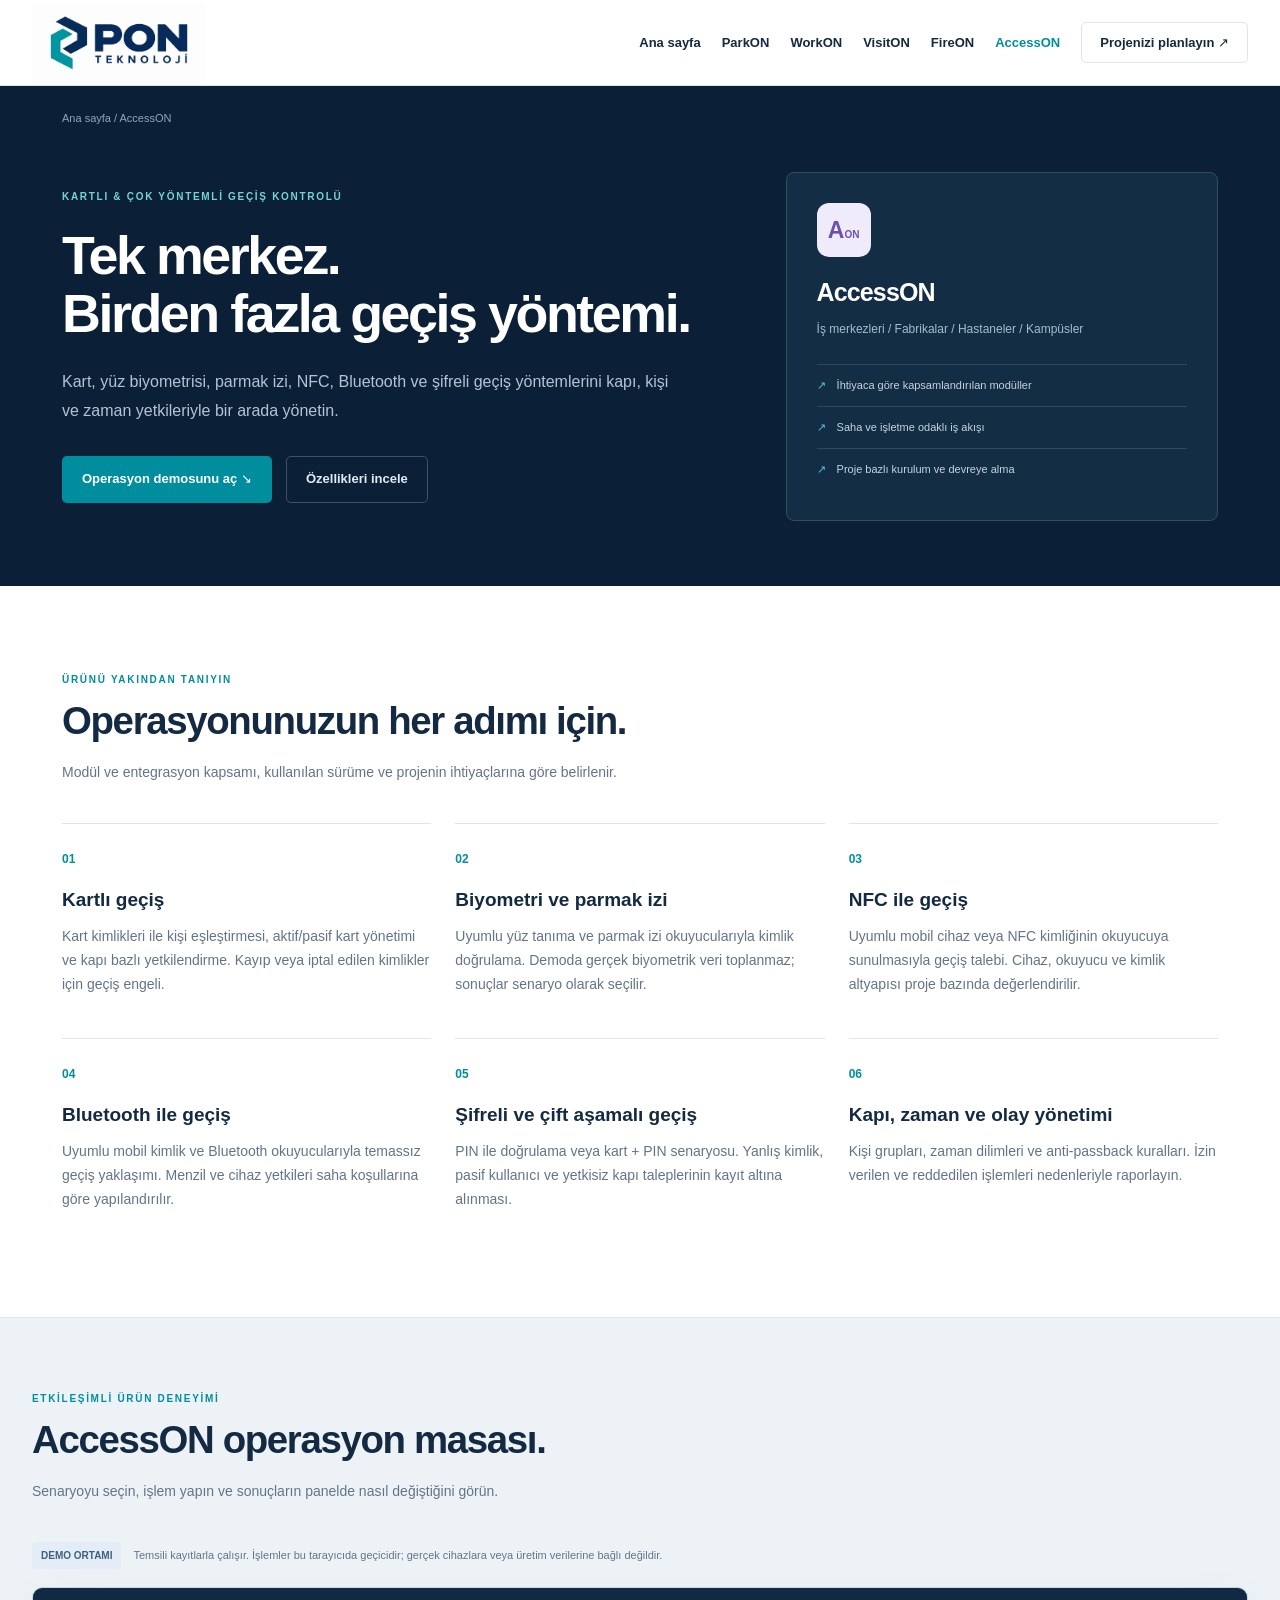
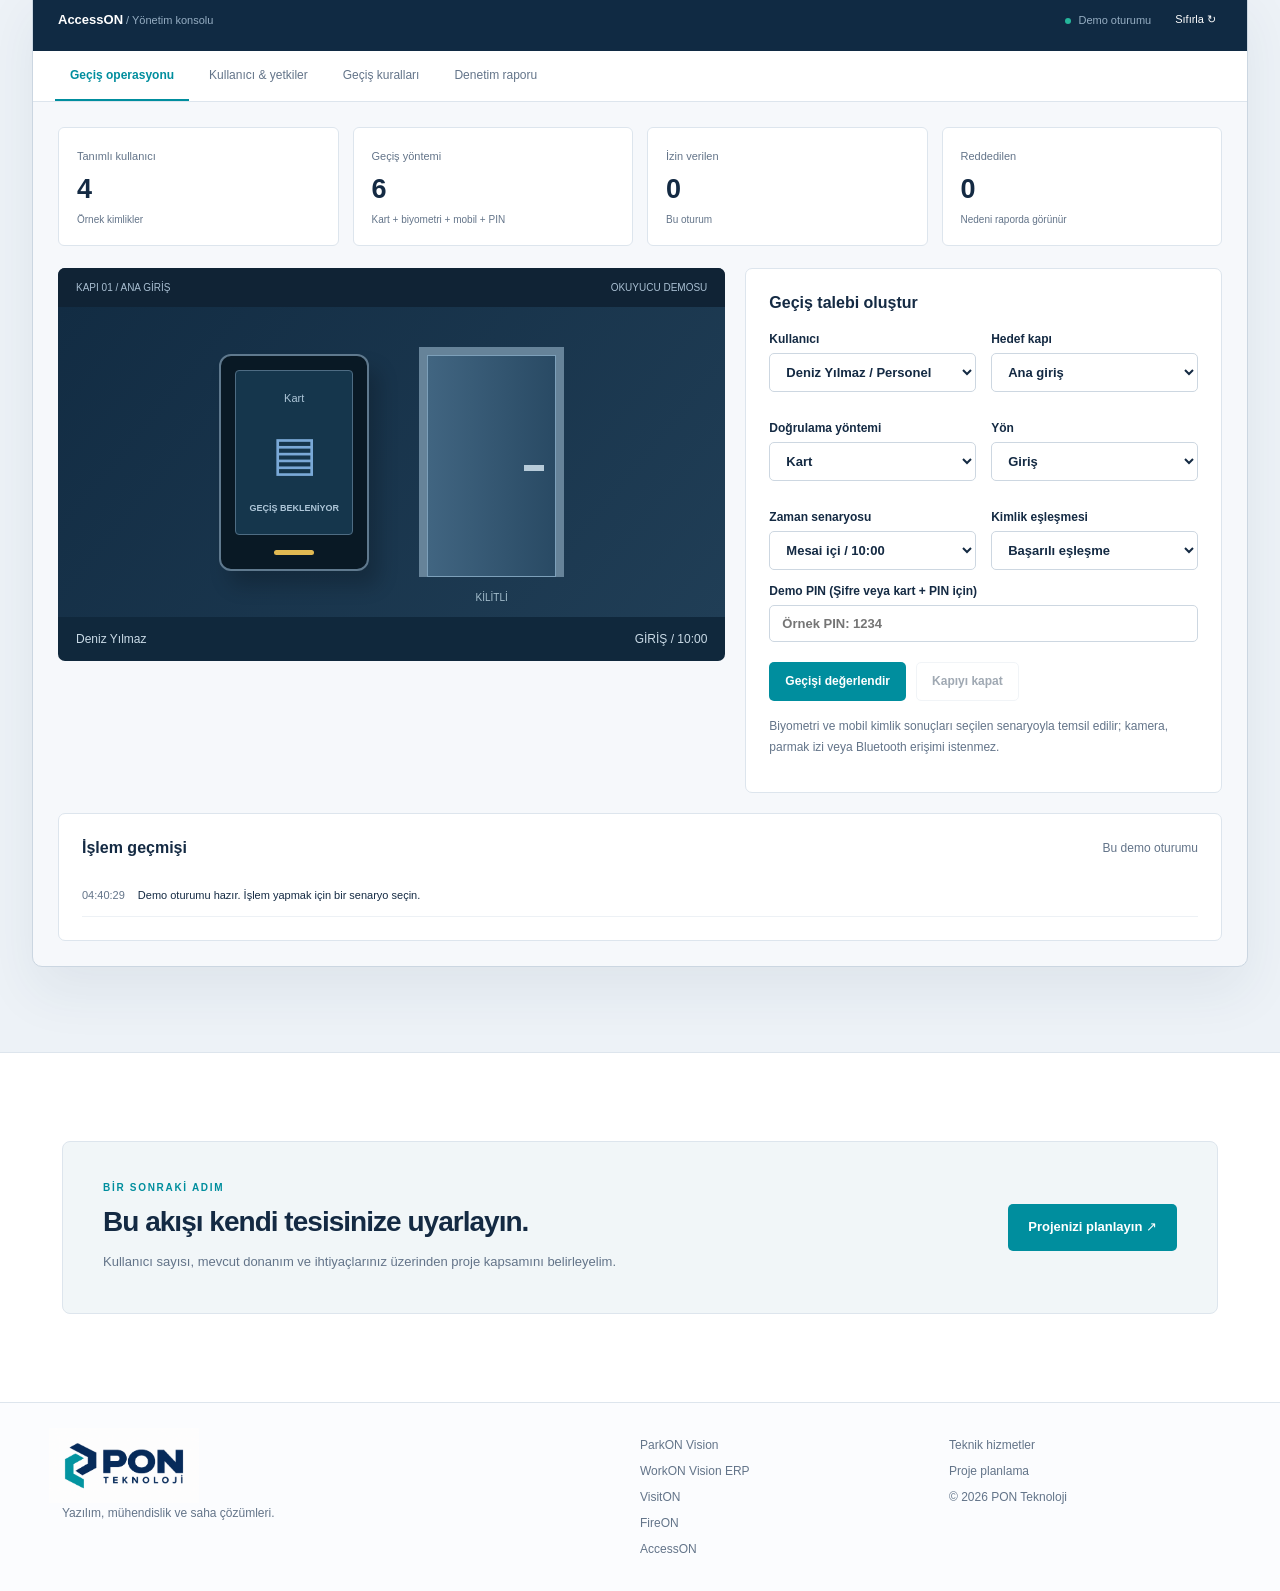
==== accesson.html @ c1cb9238 "Add files via upload" ====
<!doctype html><html lang="tr"><head><meta charset="utf-8"><meta name="viewport" content="width=device-width,initial-scale=1"><title>AccessON | PON Teknoloji</title><meta name="description" content="Kart, yüz biyometrisi, parmak izi, NFC, Bluetooth ve şifreli geçiş yöntemlerini kapı, kişi ve zaman yetkileriyle bir arada yönetin."><meta name="theme-color" content="#0b2037"><link rel="icon" href="assets/pon-teknoloji-logo.png"><link rel="stylesheet" href="assets/site.css?v=4"><script src="assets/site.js?v=4" defer></script></head><body data-page="accesson"><a class="skip" href="#main">İçeriğe geç</a><header class="site-header"><div class="nav-wrap"><a class="brand" href="index.html" aria-label="PON Teknoloji ana sayfa"><img src="assets/pon-teknoloji-logo.png" alt="PON Teknoloji" width="177" height="88"></a><button class="menu-toggle" aria-expanded="false" aria-controls="site-nav">Menü ☰</button><nav id="site-nav" aria-label="Ana menü"><a  href="index.html">Ana sayfa</a><a  href="parkon.html">ParkON</a><a  href="workon.html">WorkON</a><a  href="visiton.html">VisitON</a><a  href="fireon.html">FireON</a><a aria-current="page" href="accesson.html">AccessON</a><a class="nav-cta" href="index.html#iletisim">Projenizi planlayın ↗</a></nav></div></header><main id="main"><section class="product-hero access"><div class="wrap"><div class="breadcrumb"><a href="index.html">Ana sayfa</a> / AccessON</div><div class="product-hero-grid"><div><span class="eyebrow">KARTLI & ÇOK YÖNTEMLİ GEÇİŞ KONTROLÜ</span><h1>Tek merkez.<br>Birden fazla geçiş yöntemi.</h1><p class="lead">Kart, yüz biyometrisi, parmak izi, NFC, Bluetooth ve şifreli geçiş yöntemlerini kapı, kişi ve zaman yetkileriyle bir arada yönetin.</p><div class="actions"><a class="button primary" href="#demo">Operasyon demosunu aç ↘</a><a class="button ghost" href="#ozellikler">Özellikleri incele</a></div></div><aside class="product-summary"><span class="product-mark">A<small>ON</small></span><h2>AccessON</h2><p>İş merkezleri / Fabrikalar / Hastaneler / Kampüsler</p><div class="summary-line">İhtiyaca göre kapsamlandırılan modüller</div><div class="summary-line">Saha ve işletme odaklı iş akışı</div><div class="summary-line">Proje bazlı kurulum ve devreye alma</div></aside></div></div></section><section class="wrap section" id="ozellikler"><div class="section-title"><span class="eyebrow">ÜRÜNÜ YAKINDAN TANIYIN</span><h2>Operasyonunuzun her adımı için.</h2><p>Modül ve entegrasyon kapsamı, kullanılan sürüme ve projenin ihtiyaçlarına göre belirlenir.</p></div><div class="feature-grid"><article class="feature"><span class="index">01</span><h3>Kartlı geçiş</h3><p>Kart kimlikleri ile kişi eşleştirmesi, aktif/pasif kart yönetimi ve kapı bazlı yetkilendirme. Kayıp veya iptal edilen kimlikler için geçiş engeli.</p></article><article class="feature"><span class="index">02</span><h3>Biyometri ve parmak izi</h3><p>Uyumlu yüz tanıma ve parmak izi okuyucularıyla kimlik doğrulama. Demoda gerçek biyometrik veri toplanmaz; sonuçlar senaryo olarak seçilir.</p></article><article class="feature"><span class="index">03</span><h3>NFC ile geçiş</h3><p>Uyumlu mobil cihaz veya NFC kimliğinin okuyucuya sunulmasıyla geçiş talebi. Cihaz, okuyucu ve kimlik altyapısı proje bazında değerlendirilir.</p></article><article class="feature"><span class="index">04</span><h3>Bluetooth ile geçiş</h3><p>Uyumlu mobil kimlik ve Bluetooth okuyucularıyla temassız geçiş yaklaşımı. Menzil ve cihaz yetkileri saha koşullarına göre yapılandırılır.</p></article><article class="feature"><span class="index">05</span><h3>Şifreli ve çift aşamalı geçiş</h3><p>PIN ile doğrulama veya kart + PIN senaryosu. Yanlış kimlik, pasif kullanıcı ve yetkisiz kapı taleplerinin kayıt altına alınması.</p></article><article class="feature"><span class="index">06</span><h3>Kapı, zaman ve olay yönetimi</h3><p>Kişi grupları, zaman dilimleri ve anti-passback kuralları. İzin verilen ve reddedilen işlemleri nedenleriyle raporlayın.</p></article></div></section><section class="demo-section" id="demo"><div class="wrap"><div class="section-title"><span class="eyebrow">ETKİLEŞİMLİ ÜRÜN DENEYİMİ</span><h2>AccessON operasyon masası.</h2><p>Senaryoyu seçin, işlem yapın ve sonuçların panelde nasıl değiştiğini görün.</p></div><div class="demo-note"><span class="badge">DEMO ORTAMI</span> Temsili kayıtlarla çalışır. İşlemler bu tarayıcıda geçicidir; gerçek cihazlara veya üretim verilerine bağlı değildir.</div><div class="console"><div class="console-header"><div><strong>AccessON</strong><span> / Yönetim konsolu</span></div><div class="console-actions"><span class="dot">Demo oturumu</span><button class="text-button" id="reset-demo">Sıfırla ↻</button></div></div><div id="demo-app"></div></div></div></section><section class="wrap section"><div class="callout"><div><span class="eyebrow">BİR SONRAKİ ADIM</span><h2>Bu akışı kendi tesisinize uyarlayın.</h2><p>Kullanıcı sayısı, mevcut donanım ve ihtiyaçlarınız üzerinden proje kapsamını belirleyelim.</p></div><a class="button primary" href="index.html#iletisim">Projenizi planlayın ↗</a></div></section></main><footer><div class="wrap foot"><div><img src="assets/pon-teknoloji-logo.png" alt="PON Teknoloji" width="150" height="75"><p>Yazılım, mühendislik ve saha çözümleri.</p></div><div><a href="parkon.html">ParkON Vision</a><a href="workon.html">WorkON Vision ERP</a><a href="visiton.html">VisitON</a><a href="fireon.html">FireON</a><a href="accesson.html">AccessON</a></div><div><a href="index.html#hizmetler">Teknik hizmetler</a><a href="index.html#iletisim">Proje planlama</a><span>© 2026 PON Teknoloji</span></div></div></footer><div id="toast" role="status" class="toast" hidden></div></body></html>
---- assets/site.css ----
:root{--navy:#0b2037;--ink:#142a43;--muted:#637489;--line:#dde5ed;--teal:#008e9e;--blue:#2463dc;--light:#f3f6fa;--green:#137a61;--red:#c23e50;font-family:Inter,Segoe UI,Arial,sans-serif;color:var(--ink);background:white;font-synthesis:none}*{box-sizing:border-box}body{margin:0}a{color:inherit;text-decoration:none}button,input,select,textarea{font:inherit}button,a,input,select,textarea{-webkit-tap-highlight-color:transparent}button{cursor:pointer}button:disabled{opacity:.4;cursor:not-allowed}button:focus-visible,a:focus-visible,input:focus-visible,select:focus-visible,textarea:focus-visible,summary:focus-visible{outline:3px solid #00aabb;outline-offset:3px}h1,h2,h3,p{margin-top:0}h1{font-size:clamp(40px,4.6vw,66px);line-height:1.09;letter-spacing:-.045em;font-weight:650;margin:24px 0}h2{font-size:clamp(27px,3vw,39px);letter-spacing:-.035em;line-height:1.2;font-weight:650}h3{font-size:19px;line-height:1.35}p{line-height:1.7}em{font-style:normal;color:#62d4da}.wrap{max-width:1220px;margin:auto;padding:0 32px}.section{padding-top:88px;padding-bottom:88px}.site-header{height:86px;border-bottom:1px solid var(--line);background:#fff;position:sticky;top:0;z-index:20}.nav-wrap{max-width:1284px;margin:auto;padding:0 32px;height:100%;display:flex;justify-content:space-between;align-items:center}.brand{width:176px;height:80px;display:flex;align-items:center;overflow:hidden}.brand img{width:174px;height:87px;object-fit:contain}.site-header nav{display:flex;align-items:center;gap:30px;font-size:13px;font-weight:600}.site-header nav a[aria-current]{color:var(--teal)}.site-header nav a:hover{color:var(--teal)}.nav-cta{padding:12px 18px;border:1px solid var(--line);border-radius:5px}.menu-toggle{display:none}.eyebrow{font-size:10px;letter-spacing:.17em;font-weight:700;color:var(--teal);display:block}.home-hero,.product-hero{background:var(--navy);color:white;position:relative;overflow:hidden}.home-hero:before{content:'';position:absolute;inset:0;pointer-events:none;background:linear-gradient(115deg,transparent 55%,#00abb312);background-size:100%}.hero-grid{padding-top:92px;padding-bottom:84px;display:grid;grid-template-columns:1.12fr 1fr;gap:70px;align-items:center}.home-hero .eyebrow,.product-hero .eyebrow{color:#77d2d8}.lead{color:#b4c3d4;font-size:16px;max-width:620px;line-height:1.85}.actions{display:flex;gap:14px;flex-wrap:wrap;margin-top:30px}.button{display:inline-flex;justify-content:center;align-items:center;gap:9px;padding:14px 19px;font-size:13px;font-weight:650;border:1px solid transparent;border-radius:5px;line-height:1.3}.primary{background:var(--teal);color:#fff}.primary:hover{background:#007483}.ghost{border-color:#405165;color:#e2eaf2;background:transparent}.secondary{border-color:var(--line);background:#fff;color:var(--ink)}.danger{background:#fff1f3;border-color:#f2bac2;color:#aa2339}.hero-meta{display:flex;gap:20px;margin-top:45px;color:#8fa7bd;font-size:10px;flex-wrap:wrap}.ecosystem{border:1px solid #395168;background:#102940;border-radius:9px;box-shadow:0 30px 60px #0002;transform:translateY(12px)}.eco-top,.eco-bottom{display:flex;justify-content:space-between;gap:12px;padding:20px 25px;font-size:10px;letter-spacing:.06em;color:#9db4c8}.eco-top{border-bottom:1px solid #2b4258}.eco-row{display:flex;align-items:center;gap:20px;padding:26px;border-bottom:1px solid #2b4258}.eco-row:hover{background:#193850}.eco-number{font-size:14px;color:#7bd3d6;border:1px solid #416072;border-radius:6px;padding:10px}.eco-row div{flex:1}.eco-row h3{margin:0 0 7px;font-size:19px}.eco-row p{margin:0;color:#9fb3c6;font-size:12px}.eco-row>span{color:#61d2d8;font-size:24px}.dot:before{content:'';display:inline-block;width:6px;height:6px;border-radius:50%;background:#25b69b;margin-right:7px}.section-title{max-width:750px;margin-bottom:38px}.section-title h2{margin:13px 0 17px}.section-title p{color:var(--muted);font-size:14px;margin:0}.product-grid,.feature-grid{display:grid;grid-template-columns:repeat(3,minmax(0,1fr));gap:24px}.product-card{border:1px solid var(--line);border-radius:9px;padding:28px;display:flex;flex-direction:column;background:#fff;transition:transform .2s,box-shadow .2s}.product-card:hover{transform:translateY(-4px);box-shadow:0 16px 35px #1b354410}.card-top{display:flex;align-items:center;justify-content:space-between;font-size:9px;color:var(--muted);margin-bottom:35px}.product-mark{width:54px;height:54px;border-radius:12px;background:#e4f4f5;display:flex;align-items:center;justify-content:center;color:var(--teal);font-weight:800;font-size:23px}.product-mark small{font-size:10px;align-self:center;margin-top:8px}.blue .product-mark{background:#eaf0ff;color:var(--blue)}.green .product-mark{background:#e7f5ed;color:var(--green)}.product-card h3{font-size:24px;margin:14px 0}.product-card p{color:var(--muted);font-size:13px}.product-card ul{list-style:none;margin:12px 0 26px;padding:0;flex:1;font-size:12px}.product-card li{padding:8px 0;border-bottom:1px solid #eef2f5}.product-card li:before{content:'✓';color:var(--teal);margin-right:9px}.card-link{display:flex;justify-content:space-between;border-top:1px solid var(--line);padding-top:21px;font-size:12px;font-weight:700;color:var(--teal)}.service-band{background:var(--light);border-block:1px solid var(--line)}.feature{border-top:1px solid var(--line);padding:25px 0 18px}.feature .index{font-size:12px;color:var(--teal);font-weight:600}.feature h3{margin:20px 0 12px}.feature p{font-size:14px;color:var(--muted);margin-bottom:0}.contact-grid{display:grid;grid-template-columns:1fr 1.3fr;gap:70px}.process{padding:0;list-style:none;counter-reset:step}.process li{counter-increment:step;position:relative;padding:10px 0 22px 45px}.process li:before{content:'0'counter(step);position:absolute;left:0;color:var(--teal);font-size:12px}.process b,.process span{display:block;font-size:14px}.process span{font-size:12px;color:var(--muted);margin-top:7px}.panel{background:white;border:1px solid var(--line);border-radius:7px;padding:23px;min-width:0}.panel h3{font-size:16px;margin-bottom:18px}.fields{display:grid;grid-template-columns:1fr 1fr;gap:15px}label{font-size:12px;font-weight:600;display:block;margin-bottom:14px}input,select,textarea{display:block;width:100%;margin-top:7px;border:1px solid #cdd7e1;border-radius:5px;padding:10px 12px;background:white;color:var(--ink);font-size:13px;min-width:0}textarea{resize:vertical}.muted{color:var(--muted)}.small{font-size:12px}.foot{display:grid;grid-template-columns:2fr 1fr 1fr;gap:40px;padding-top:35px;padding-bottom:35px}.foot>div{display:flex;flex-direction:column;gap:12px;font-size:12px;color:var(--muted)}.foot img{object-fit:contain;margin:-10px 0 -12px -13px}.foot p{margin:0}footer{border-top:1px solid var(--line);background:#fbfcfe}.product-hero .wrap{padding-top:26px;padding-bottom:65px}.breadcrumb{color:#8fa7bb;font-size:11px;margin-bottom:48px}.product-hero-grid{display:grid;grid-template-columns:1.5fr 1fr;gap:75px;align-items:center}.product-hero h1{font-size:clamp(36px,4.2vw,57px)}.product-summary{padding:30px;background:#132d45;border:1px solid #344b60;border-radius:8px}.product-summary h2{font-size:25px;margin:20px 0 12px}.product-summary p{font-size:12px;color:#a4bdce;margin-bottom:25px}.summary-line{font-size:11px;border-top:1px solid #30485b;padding:14px 0;color:#c6d4df}.summary-line:before{content:'↗';color:#56c9cd;margin-right:11px}.demo-section{background:#edf2f7;padding:75px 0 85px;border-block:1px solid var(--line);scroll-margin-top:90px}.demo-section>.wrap{max-width:1380px}.demo-note{display:flex;align-items:center;gap:12px;font-size:11px;color:#63758a;margin-bottom:18px;line-height:1.7}.badge{display:inline-block;padding:5px 9px;border-radius:4px;background:#e4edf7;color:#3d607e;font-size:10px;font-weight:700;white-space:nowrap}.badge.green{background:#e4f5ee;color:#167650}.badge.red{background:#fce8ec;color:#aa2940}.badge.amber{background:#fff1d9;color:#936513}.console{border:1px solid #cbd6e1;border-radius:10px;box-shadow:0 25px 55px #17324e12;overflow:hidden;background:#f6f8fb}.console-header{padding:19px 25px;background:#102a43;color:white;display:flex;align-items:center;justify-content:space-between;font-size:13px;gap:15px}.console-header span{color:#96aec3;font-size:11px}.console-actions{display:flex;gap:18px;align-items:center}.text-button{border:0;background:none;color:inherit;font-size:11px;padding:6px}.tabs{display:flex;gap:5px;border-bottom:1px solid var(--line);padding:0 22px;background:white;overflow:auto}.tab{border:0;border-bottom:2px solid transparent;background:transparent;padding:17px 15px;white-space:nowrap;color:var(--muted);font-size:12px}.tab.active{color:var(--teal);border-color:var(--teal);font-weight:700}.demo-body{padding:25px}.metrics{display:grid;grid-template-columns:repeat(4,minmax(0,1fr));gap:14px;margin-bottom:22px}.metric{background:white;border:1px solid var(--line);border-radius:6px;padding:18px}.metric span{font-size:11px;color:var(--muted)}.metric b{display:block;font-size:27px;letter-spacing:-.04em;margin:10px 0 4px}.metric small{font-size:10px;color:var(--muted)}.demo-grid{display:grid;grid-template-columns:1.4fr 1fr;gap:20px;align-items:start}.camera{background:#142a3b;border-radius:6px;position:relative;overflow:hidden}.camera svg{width:100%;display:block}.camera-head{padding:14px 18px;display:flex;justify-content:space-between;color:#a9bfd2;font-size:10px;background:#102335}.camera-caption{color:#cadbe7;padding:15px 18px;display:flex;justify-content:space-between;font-size:12px}.plate{background:#f1f6fa;border-left:9px solid #2563ad;border-radius:3px;color:#15283d;font-family:monospace;font-size:22px;font-weight:700;padding:7px 16px;display:inline-block;letter-spacing:.05em}.camera-result{padding:14px 18px;display:flex;justify-content:space-between;gap:10px;align-items:center;background:#1b354a}.camera-result span{color:#8ed9d3;font-size:11px}.barrier-arm{transform-origin:465px 220px;transition:transform 1s}.barrier-open .barrier-arm{transform:rotate(-65deg)}.scan-line{animation:scan 2.8s infinite;opacity:.65}@keyframes scan{0%,100%{transform:translateY(0)}50%{transform:translateY(62px)}}.toolbar{display:flex;gap:12px;justify-content:space-between;align-items:center;flex-wrap:wrap;margin:0 0 16px}.toolbar h3{margin:0}.toolbar input{width:240px;margin:0}.table-wrap{overflow:auto;max-width:100%;border:1px solid var(--line);border-radius:6px;background:white}table{width:100%;border-collapse:collapse;font-size:12px;text-align:left;white-space:nowrap}th{font-size:10px;letter-spacing:.03em;color:var(--muted);background:#f7f9fc;font-weight:600}td,th{padding:14px 16px;border-bottom:1px solid #e8edf2}tr:last-child td{border-bottom:0}.log-panel{margin-top:20px}.logs{max-height:190px;overflow:auto}.log{display:flex;gap:13px;font-size:11px;padding:12px 0;border-bottom:1px solid #edf1f5;line-height:1.6}.log time{color:var(--muted);white-space:nowrap}.log span{flex:1}.notice{padding:12px 14px;background:#e9f3f6;border-left:3px solid var(--teal);font-size:12px;line-height:1.7;color:#335869;margin:15px 0}.stepper{display:grid;grid-template-columns:repeat(5,minmax(0,1fr));margin-bottom:22px;gap:8px}.step{font-size:10px;border:1px solid var(--line);border-radius:5px;background:white;padding:12px 10px;color:var(--muted)}.step.done{background:#e8f4f0;border-color:#b7dccc;color:#166b53}.step.current{background:#e7f1fa;border-color:#96bdde;color:#175981}.step b{display:block;font-size:12px;margin-bottom:5px}.line-input{width:90px;padding:6px;margin:0}.totals{margin-left:auto;max-width:310px;margin-top:18px}.totals div{display:flex;justify-content:space-between;padding:9px;font-size:12px}.totals .grand{border-top:1px solid var(--line);font-size:17px;font-weight:700}.action-bar{display:flex;gap:10px;align-items:center;flex-wrap:wrap;margin-top:20px}.action-bar .button{padding:11px 15px;font-size:12px}.progress{height:7px;background:#e7ecf1;border-radius:4px;overflow:hidden;margin-top:10px}.progress i{display:block;height:100%;background:var(--teal)}.kanban{display:grid;grid-template-columns:repeat(3,minmax(0,1fr));gap:15px}.kanban-col{border:1px solid var(--line);background:#eff3f7;border-radius:6px;padding:13px;min-width:0}.kanban-col>h3{font-size:12px;margin:3px 0 18px}.ticket{background:white;border:1px solid var(--line);border-radius:6px;padding:15px;margin-bottom:12px}.ticket h4{font-size:13px;margin:12px 0 8px;overflow-wrap:anywhere}.ticket p{font-size:11px;color:var(--muted);margin:0 0 12px}.ticket .button{padding:8px 10px;font-size:10px}.ticket label{font-size:10px;margin-top:12px}.ticket input,.ticket select{font-size:11px;padding:8px}.code-buttons{display:grid;grid-template-columns:repeat(5,minmax(0,1fr));gap:8px}.code-button{border:1px solid var(--line);border-radius:5px;padding:13px 6px;background:white;font-size:11px;color:var(--ink)}.code-button b{display:block;margin-top:5px}.code-button[data-code="Mavi"]{border-top:4px solid #3084c9}.code-button[data-code="Beyaz"]{border-top:4px solid #b5c2cc}.code-button[data-code="Pembe"]{border-top:4px solid #d65a9a}.code-button[data-code="Kırmızı"]{border-top:4px solid #c73b4c}.code-button[data-code="Asayiş"]{border-top:4px solid #8e6bc4}.emergency{border:1px solid #e5b7bd;background:#fff7f8;border-radius:6px;padding:22px;margin-top:20px}.emergency-header{display:flex;justify-content:space-between;align-items:center;gap:15px}.countdown{font-variant-numeric:tabular-nums;font-size:30px;color:#b32b42}.empty{color:var(--muted);font-size:12px;padding:22px;text-align:center}.callout{background:#f1f6f8;border:1px solid var(--line);border-radius:8px;padding:40px;display:flex;align-items:center;justify-content:space-between;gap:35px}.callout h2{font-size:28px;margin:12px 0}.callout p{font-size:13px;color:var(--muted);margin:0}.callout .button{white-space:nowrap}.toast{position:fixed;bottom:25px;left:50%;transform:translateX(-50%);background:#102a43;color:white;box-shadow:0 8px 30px #0003;padding:16px 24px;border-radius:7px;z-index:50;font-size:13px;max-width:90vw;line-height:1.5}.skip{position:fixed;left:16px;top:-80px;z-index:100;background:white;padding:15px}.skip:focus{top:10px}[hidden]{display:none!important}section[id]{scroll-margin-top:105px}html{scroll-behavior:smooth}
@media(max-width:1000px){.hero-grid,.product-hero-grid{gap:35px}.hero-grid{padding-top:65px;padding-bottom:65px}.site-header nav{gap:18px}.nav-cta{display:none}.product-grid{gap:14px}.product-card{padding:22px}.product-card h3{font-size:21px}.demo-grid{grid-template-columns:1fr}.contact-grid{gap:30px}.feature-grid{grid-template-columns:repeat(2,minmax(0,1fr))}.console-header{flex-wrap:wrap}.callout{padding:28px}}
@media(max-width:700px){.wrap{padding-left:20px;padding-right:20px}.nav-wrap{padding:0 20px}.site-header{height:74px}.brand{height:70px;width:145px}.brand img{width:145px;height:72px}.menu-toggle{display:block;background:white;border:1px solid var(--line);border-radius:4px;padding:8px;font-size:12px}.site-header nav{display:none;position:absolute;top:74px;left:0;right:0;background:white;border-bottom:1px solid var(--line);padding:20px;flex-direction:column;align-items:stretch;gap:20px}.site-header nav.open{display:flex}.nav-cta{display:block}.hero-grid,.product-hero-grid,.contact-grid{grid-template-columns:1fr}.hero-grid{padding-top:45px;padding-bottom:45px;gap:32px}.hero-meta{gap:12px;font-size:9px}.ecosystem{transform:none}.eco-row{padding:20px}.eco-top,.eco-bottom{padding:18px;font-size:9px}.section{padding-top:52px;padding-bottom:52px}.product-grid,.feature-grid{grid-template-columns:1fr}.product-card{padding:27px}.card-top{margin-bottom:25px}.product-summary{padding:25px}.breadcrumb{margin-bottom:30px}.product-hero .wrap{padding-bottom:40px}.demo-section{padding:50px 0}.demo-note{align-items:flex-start;flex-direction:column;gap:7px}.console-header{padding:17px}.console-actions{width:100%;justify-content:space-between}.tabs{padding:0 8px}.tab{padding:15px 11px;font-size:11px}.demo-body{padding:13px}.metrics{grid-template-columns:repeat(2,minmax(0,1fr));gap:9px}.metric{padding:13px}.metric b{font-size:23px}.panel{padding:16px}.fields{grid-template-columns:1fr}.stepper{grid-template-columns:repeat(3,minmax(0,1fr))}.step{padding:9px 7px}.kanban{grid-template-columns:1fr}.code-buttons{grid-template-columns:repeat(3,minmax(0,1fr))}.callout{display:block;padding:25px}.callout .button{margin-top:20px}.foot{grid-template-columns:1fr;gap:25px}.toolbar input{width:100%}.camera-result{flex-wrap:wrap}.plate{font-size:18px}.emergency-header{align-items:flex-start}.lead{font-size:14px}.product-hero-grid{gap:30px}h1{font-size:42px}.section-title{margin-bottom:28px}}
@media(prefers-reduced-motion:reduce){html{scroll-behavior:auto}*,*:before,*:after{animation:none!important;transition:none!important}}
/* FireON and AccessON */
.fire .product-mark{color:#b94f29;background:#fff0e8}.access .product-mark{color:#6b51ad;background:#f0ebfa}.product-grid{grid-template-columns:repeat(6,minmax(0,1fr))}.product-card{grid-column:span 2}.product-card:nth-child(n+4){grid-column:span 3}.home-hero .eco-row{padding-top:18px;padding-bottom:18px}.site-header nav{gap:21px}.fire-scene,.access-scene{border-radius:7px;overflow:hidden;background:#10283c}.fire-scene svg{width:100%;display:block}.fire-stages{display:grid;grid-template-columns:repeat(7,minmax(0,1fr));gap:7px;margin-bottom:20px}.fire-stages span{background:white;border:1px solid var(--line);padding:12px 8px;border-radius:5px;font-size:10px;text-align:center;color:var(--muted)}.fire-stages .current{background:#fff0e8;color:#aa4826;border-color:#e1ae94}.fire-stages .done{background:#e8f4ef;color:#146847}.fire-scan{animation:fireScan 5s linear infinite}.fire-pulse{animation:firePulse 1.3s ease-in-out infinite}.water-jet{animation:waterJet .6s linear infinite}@keyframes fireScan{to{transform:translateY(306px)}}@keyframes firePulse{50%{opacity:.85}}@keyframes waterJet{to{stroke-dashoffset:-36}}.access-visual{height:310px;display:flex;align-items:center;justify-content:center;gap:50px;background:linear-gradient(130deg,#122c43,#203e56)}.reader{background:#091925;border:2px solid #5f798e;border-radius:12px;padding:14px;width:150px;box-shadow:10px 15px 20px #0003}.reader-screen{height:165px;background:#15364c;border:1px solid #4e6c83;border-radius:4px;display:flex;flex-direction:column;justify-content:space-around;align-items:center;padding:10px;text-align:center;color:#aec6d8;font-size:11px}.reader-screen b{font-size:9px}.identity-symbol{font-size:48px;color:#7aa9d7}.reader-light{display:block;background:#e1b952;width:40px;height:5px;border-radius:5px;margin:15px auto 0}.access-open .reader-light{background:#6be1ac}.access-open .reader-screen b{color:#6be1ac}.door-frame{height:230px;width:145px;border:8px solid #668399;border-bottom:0;background:#091b2d;position:relative;perspective:500px}.door-leaf{height:100%;background:linear-gradient(90deg,#416581,#294a64);border:1px solid #7da0ba;transform-origin:left;transition:transform .5s}.door-leaf span{position:absolute;right:12px;top:110px;width:20px;height:6px;background:#b7cbd9}.access-open .door-leaf{transform:rotateY(-58deg)}.door-label{position:absolute;bottom:-26px;text-align:center;width:100%;color:#a5bfce;font-size:10px}.access-rules{font-size:13px;color:var(--muted);line-height:2.4;padding-left:22px}.badge[aria-pressed]{cursor:pointer;border:1px solid #c7d6e1}.nav-wrap{max-width:1360px}
@media(max-width:1000px){.site-header nav{gap:15px}.product-grid{grid-template-columns:repeat(2,minmax(0,1fr))}.product-card,.product-card:nth-child(n+4){grid-column:span 1}.product-card:last-child{grid-column:span 2}.fire-stages{grid-template-columns:repeat(4,minmax(0,1fr))}}
@media(max-width:700px){.product-grid{grid-template-columns:1fr}.product-card:last-child{grid-column:span 1}.fire-stages{grid-template-columns:repeat(3,minmax(0,1fr))}.access-visual{height:260px;gap:22px}.reader{width:120px;padding:10px}.reader-screen{height:145px}.door-frame{width:110px;height:190px}.identity-symbol{font-size:38px}.site-header nav{gap:20px}}
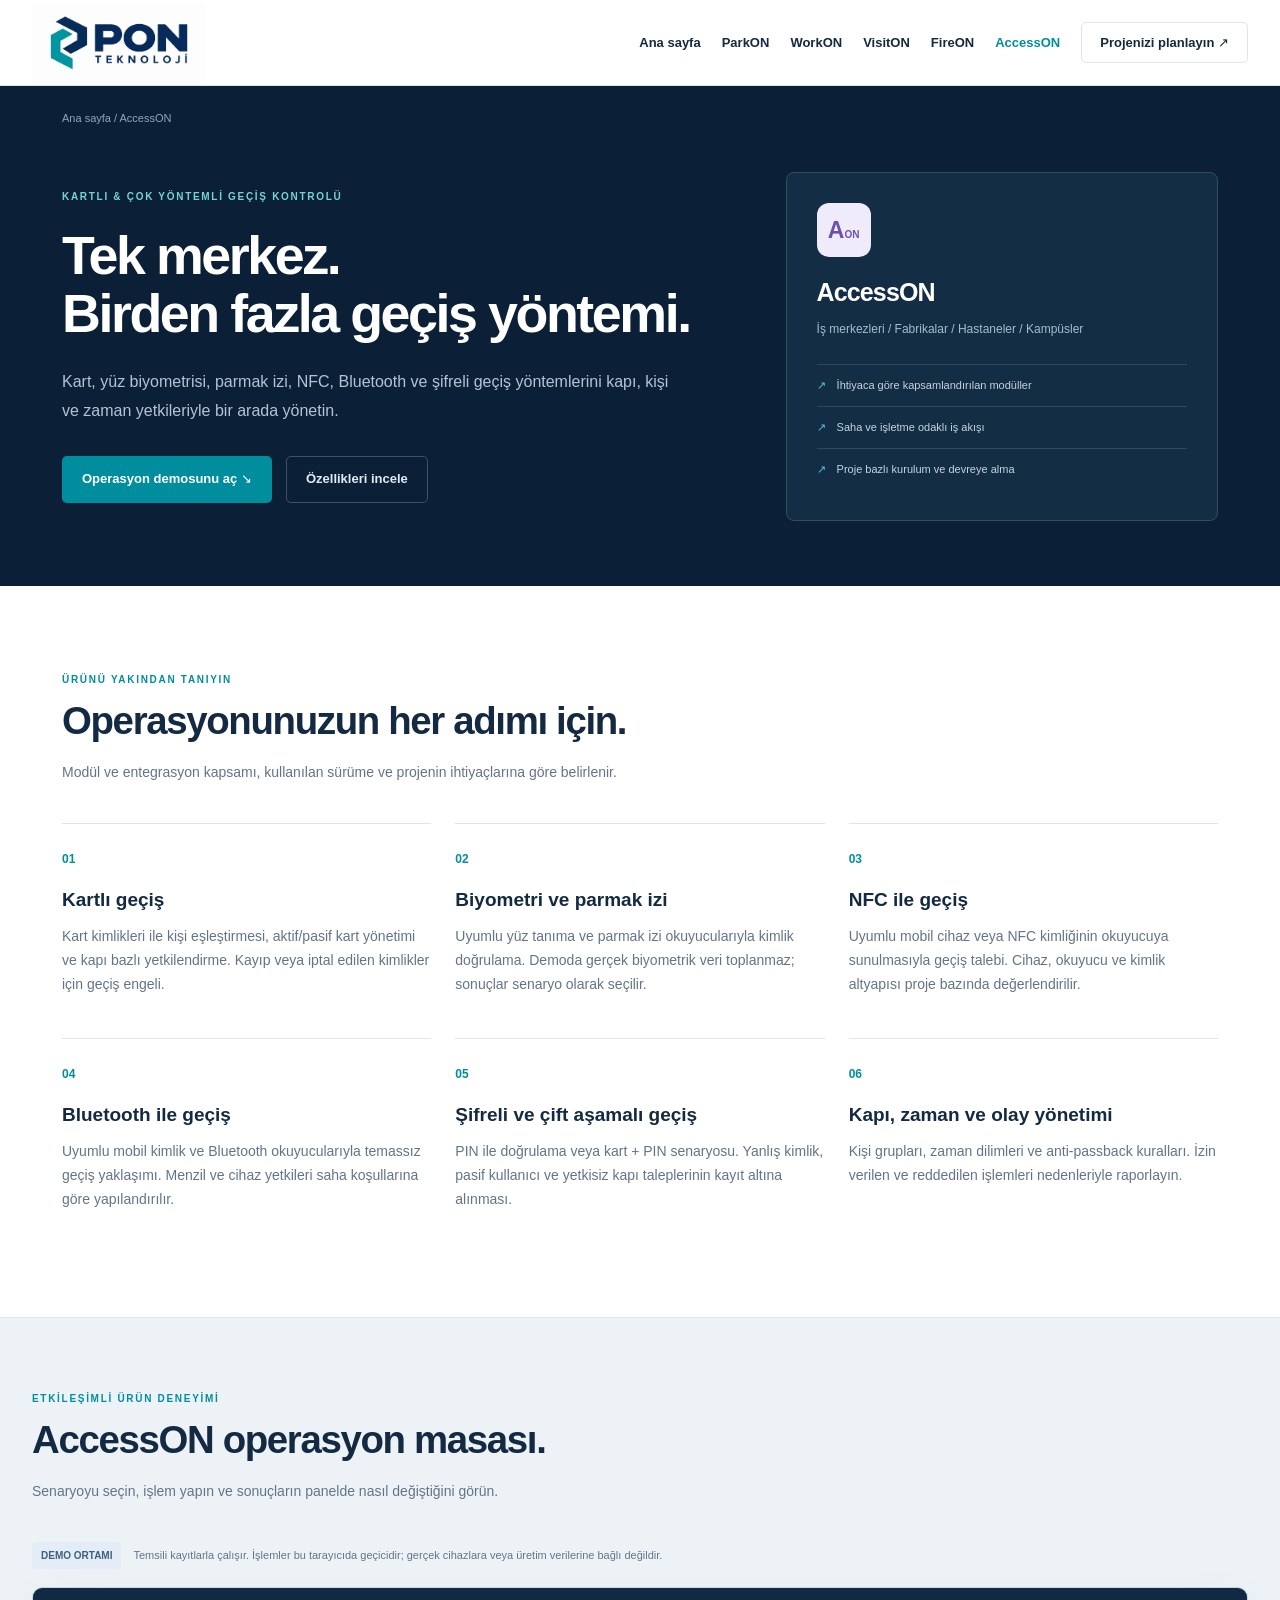
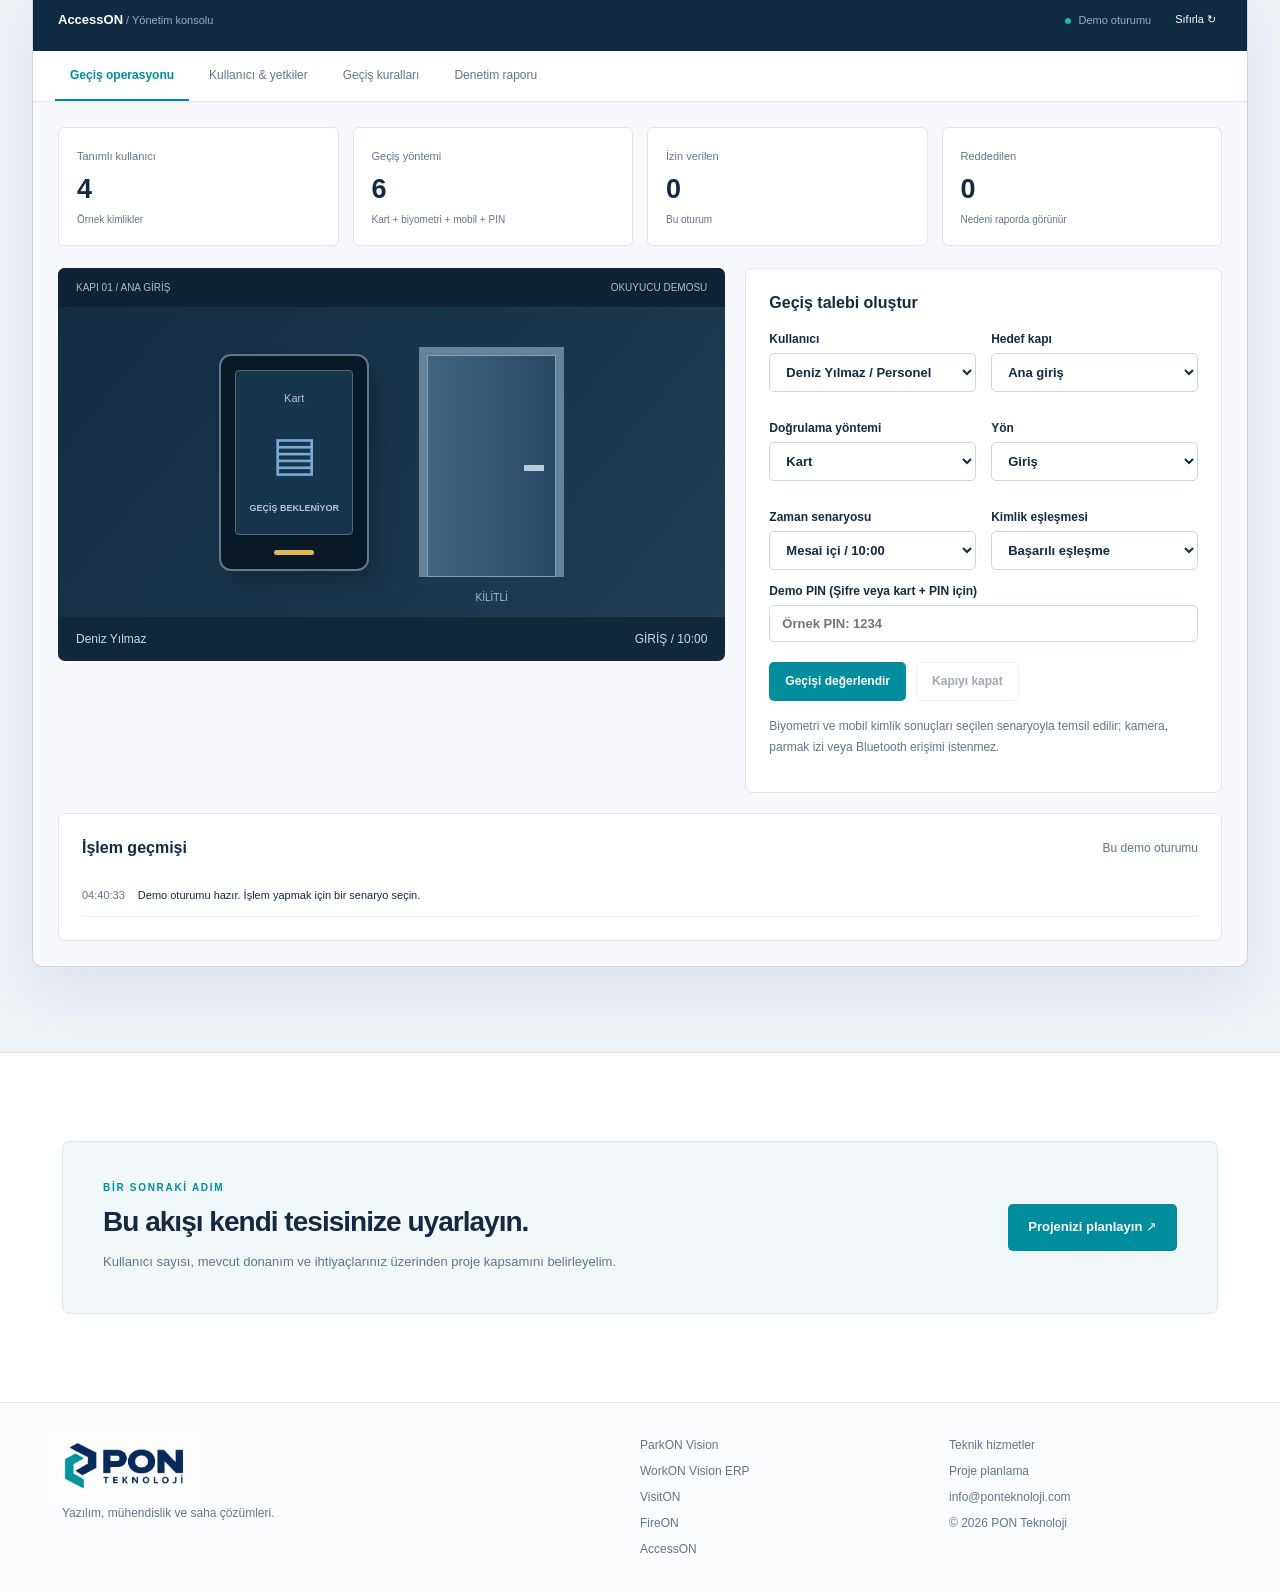
==== commit a983ba95: "Add files via upload" ====
--- a/accesson.html
+++ b/accesson.html
@@ -1 +1 @@
-<!doctype html><html lang="tr"><head><meta charset="utf-8"><meta name="viewport" content="width=device-width,initial-scale=1"><title>AccessON | PON Teknoloji</title><meta name="description" content="Kart, yüz biyometrisi, parmak izi, NFC, Bluetooth ve şifreli geçiş yöntemlerini kapı, kişi ve zaman yetkileriyle bir arada yönetin."><meta name="theme-color" content="#0b2037"><link rel="icon" href="assets/pon-teknoloji-logo.png"><link rel="stylesheet" href="assets/site.css?v=4"><script src="assets/site.js?v=4" defer></script></head><body data-page="accesson"><a class="skip" href="#main">İçeriğe geç</a><header class="site-header"><div class="nav-wrap"><a class="brand" href="index.html" aria-label="PON Teknoloji ana sayfa"><img src="assets/pon-teknoloji-logo.png" alt="PON Teknoloji" width="177" height="88"></a><button class="menu-toggle" aria-expanded="false" aria-controls="site-nav">Menü ☰</button><nav id="site-nav" aria-label="Ana menü"><a  href="index.html">Ana sayfa</a><a  href="parkon.html">ParkON</a><a  href="workon.html">WorkON</a><a  href="visiton.html">VisitON</a><a  href="fireon.html">FireON</a><a aria-current="page" href="accesson.html">AccessON</a><a class="nav-cta" href="index.html#iletisim">Projenizi planlayın ↗</a></nav></div></header><main id="main"><section class="product-hero access"><div class="wrap"><div class="breadcrumb"><a href="index.html">Ana sayfa</a> / AccessON</div><div class="product-hero-grid"><div><span class="eyebrow">KARTLI & ÇOK YÖNTEMLİ GEÇİŞ KONTROLÜ</span><h1>Tek merkez.<br>Birden fazla geçiş yöntemi.</h1><p class="lead">Kart, yüz biyometrisi, parmak izi, NFC, Bluetooth ve şifreli geçiş yöntemlerini kapı, kişi ve zaman yetkileriyle bir arada yönetin.</p><div class="actions"><a class="button primary" href="#demo">Operasyon demosunu aç ↘</a><a class="button ghost" href="#ozellikler">Özellikleri incele</a></div></div><aside class="product-summary"><span class="product-mark">A<small>ON</small></span><h2>AccessON</h2><p>İş merkezleri / Fabrikalar / Hastaneler / Kampüsler</p><div class="summary-line">İhtiyaca göre kapsamlandırılan modüller</div><div class="summary-line">Saha ve işletme odaklı iş akışı</div><div class="summary-line">Proje bazlı kurulum ve devreye alma</div></aside></div></div></section><section class="wrap section" id="ozellikler"><div class="section-title"><span class="eyebrow">ÜRÜNÜ YAKINDAN TANIYIN</span><h2>Operasyonunuzun her adımı için.</h2><p>Modül ve entegrasyon kapsamı, kullanılan sürüme ve projenin ihtiyaçlarına göre belirlenir.</p></div><div class="feature-grid"><article class="feature"><span class="index">01</span><h3>Kartlı geçiş</h3><p>Kart kimlikleri ile kişi eşleştirmesi, aktif/pasif kart yönetimi ve kapı bazlı yetkilendirme. Kayıp veya iptal edilen kimlikler için geçiş engeli.</p></article><article class="feature"><span class="index">02</span><h3>Biyometri ve parmak izi</h3><p>Uyumlu yüz tanıma ve parmak izi okuyucularıyla kimlik doğrulama. Demoda gerçek biyometrik veri toplanmaz; sonuçlar senaryo olarak seçilir.</p></article><article class="feature"><span class="index">03</span><h3>NFC ile geçiş</h3><p>Uyumlu mobil cihaz veya NFC kimliğinin okuyucuya sunulmasıyla geçiş talebi. Cihaz, okuyucu ve kimlik altyapısı proje bazında değerlendirilir.</p></article><article class="feature"><span class="index">04</span><h3>Bluetooth ile geçiş</h3><p>Uyumlu mobil kimlik ve Bluetooth okuyucularıyla temassız geçiş yaklaşımı. Menzil ve cihaz yetkileri saha koşullarına göre yapılandırılır.</p></article><article class="feature"><span class="index">05</span><h3>Şifreli ve çift aşamalı geçiş</h3><p>PIN ile doğrulama veya kart + PIN senaryosu. Yanlış kimlik, pasif kullanıcı ve yetkisiz kapı taleplerinin kayıt altına alınması.</p></article><article class="feature"><span class="index">06</span><h3>Kapı, zaman ve olay yönetimi</h3><p>Kişi grupları, zaman dilimleri ve anti-passback kuralları. İzin verilen ve reddedilen işlemleri nedenleriyle raporlayın.</p></article></div></section><section class="demo-section" id="demo"><div class="wrap"><div class="section-title"><span class="eyebrow">ETKİLEŞİMLİ ÜRÜN DENEYİMİ</span><h2>AccessON operasyon masası.</h2><p>Senaryoyu seçin, işlem yapın ve sonuçların panelde nasıl değiştiğini görün.</p></div><div class="demo-note"><span class="badge">DEMO ORTAMI</span> Temsili kayıtlarla çalışır. İşlemler bu tarayıcıda geçicidir; gerçek cihazlara veya üretim verilerine bağlı değildir.</div><div class="console"><div class="console-header"><div><strong>AccessON</strong><span> / Yönetim konsolu</span></div><div class="console-actions"><span class="dot">Demo oturumu</span><button class="text-button" id="reset-demo">Sıfırla ↻</button></div></div><div id="demo-app"></div></div></div></section><section class="wrap section"><div class="callout"><div><span class="eyebrow">BİR SONRAKİ ADIM</span><h2>Bu akışı kendi tesisinize uyarlayın.</h2><p>Kullanıcı sayısı, mevcut donanım ve ihtiyaçlarınız üzerinden proje kapsamını belirleyelim.</p></div><a class="button primary" href="index.html#iletisim">Projenizi planlayın ↗</a></div></section></main><footer><div class="wrap foot"><div><img src="assets/pon-teknoloji-logo.png" alt="PON Teknoloji" width="150" height="75"><p>Yazılım, mühendislik ve saha çözümleri.</p></div><div><a href="parkon.html">ParkON Vision</a><a href="workon.html">WorkON Vision ERP</a><a href="visiton.html">VisitON</a><a href="fireon.html">FireON</a><a href="accesson.html">AccessON</a></div><div><a href="index.html#hizmetler">Teknik hizmetler</a><a href="index.html#iletisim">Proje planlama</a><span>© 2026 PON Teknoloji</span></div></div></footer><div id="toast" role="status" class="toast" hidden></div></body></html>+<!doctype html><html lang="tr"><head><meta charset="utf-8"><meta name="viewport" content="width=device-width,initial-scale=1"><title>AccessON | PON Teknoloji</title><meta name="description" content="Kart, yüz biyometrisi, parmak izi, NFC, Bluetooth ve şifreli geçiş yöntemlerini kapı, kişi ve zaman yetkileriyle bir arada yönetin."><meta name="theme-color" content="#0b2037"><link rel="icon" href="assets/pon-teknoloji-logo.png"><link rel="stylesheet" href="assets/site.css?v=5"><script src="assets/site.js?v=5" defer></script></head><body data-page="accesson"><a class="skip" href="#main">İçeriğe geç</a><header class="site-header"><div class="nav-wrap"><a class="brand" href="index.html" aria-label="PON Teknoloji ana sayfa"><img src="assets/pon-teknoloji-logo.png" alt="PON Teknoloji" width="177" height="88"></a><button class="menu-toggle" aria-expanded="false" aria-controls="site-nav">Menü ☰</button><nav id="site-nav" aria-label="Ana menü"><a  href="index.html">Ana sayfa</a><a  href="parkon.html">ParkON</a><a  href="workon.html">WorkON</a><a  href="visiton.html">VisitON</a><a  href="fireon.html">FireON</a><a aria-current="page" href="accesson.html">AccessON</a><a class="nav-cta" href="index.html#iletisim">Projenizi planlayın ↗</a></nav></div></header><main id="main"><section class="product-hero access"><div class="wrap"><div class="breadcrumb"><a href="index.html">Ana sayfa</a> / AccessON</div><div class="product-hero-grid"><div><span class="eyebrow">KARTLI & ÇOK YÖNTEMLİ GEÇİŞ KONTROLÜ</span><h1>Tek merkez.<br>Birden fazla geçiş yöntemi.</h1><p class="lead">Kart, yüz biyometrisi, parmak izi, NFC, Bluetooth ve şifreli geçiş yöntemlerini kapı, kişi ve zaman yetkileriyle bir arada yönetin.</p><div class="actions"><a class="button primary" href="#demo">Operasyon demosunu aç ↘</a><a class="button ghost" href="#ozellikler">Özellikleri incele</a></div></div><aside class="product-summary"><span class="product-mark">A<small>ON</small></span><h2>AccessON</h2><p>İş merkezleri / Fabrikalar / Hastaneler / Kampüsler</p><div class="summary-line">İhtiyaca göre kapsamlandırılan modüller</div><div class="summary-line">Saha ve işletme odaklı iş akışı</div><div class="summary-line">Proje bazlı kurulum ve devreye alma</div></aside></div></div></section><section class="wrap section" id="ozellikler"><div class="section-title"><span class="eyebrow">ÜRÜNÜ YAKINDAN TANIYIN</span><h2>Operasyonunuzun her adımı için.</h2><p>Modül ve entegrasyon kapsamı, kullanılan sürüme ve projenin ihtiyaçlarına göre belirlenir.</p></div><div class="feature-grid"><article class="feature"><span class="index">01</span><h3>Kartlı geçiş</h3><p>Kart kimlikleri ile kişi eşleştirmesi, aktif/pasif kart yönetimi ve kapı bazlı yetkilendirme. Kayıp veya iptal edilen kimlikler için geçiş engeli.</p></article><article class="feature"><span class="index">02</span><h3>Biyometri ve parmak izi</h3><p>Uyumlu yüz tanıma ve parmak izi okuyucularıyla kimlik doğrulama. Demoda gerçek biyometrik veri toplanmaz; sonuçlar senaryo olarak seçilir.</p></article><article class="feature"><span class="index">03</span><h3>NFC ile geçiş</h3><p>Uyumlu mobil cihaz veya NFC kimliğinin okuyucuya sunulmasıyla geçiş talebi. Cihaz, okuyucu ve kimlik altyapısı proje bazında değerlendirilir.</p></article><article class="feature"><span class="index">04</span><h3>Bluetooth ile geçiş</h3><p>Uyumlu mobil kimlik ve Bluetooth okuyucularıyla temassız geçiş yaklaşımı. Menzil ve cihaz yetkileri saha koşullarına göre yapılandırılır.</p></article><article class="feature"><span class="index">05</span><h3>Şifreli ve çift aşamalı geçiş</h3><p>PIN ile doğrulama veya kart + PIN senaryosu. Yanlış kimlik, pasif kullanıcı ve yetkisiz kapı taleplerinin kayıt altına alınması.</p></article><article class="feature"><span class="index">06</span><h3>Kapı, zaman ve olay yönetimi</h3><p>Kişi grupları, zaman dilimleri ve anti-passback kuralları. İzin verilen ve reddedilen işlemleri nedenleriyle raporlayın.</p></article></div></section><section class="demo-section" id="demo"><div class="wrap"><div class="section-title"><span class="eyebrow">ETKİLEŞİMLİ ÜRÜN DENEYİMİ</span><h2>AccessON operasyon masası.</h2><p>Senaryoyu seçin, işlem yapın ve sonuçların panelde nasıl değiştiğini görün.</p></div><div class="demo-note"><span class="badge">DEMO ORTAMI</span> Temsili kayıtlarla çalışır. İşlemler bu tarayıcıda geçicidir; gerçek cihazlara veya üretim verilerine bağlı değildir.</div><div class="console"><div class="console-header"><div><strong>AccessON</strong><span> / Yönetim konsolu</span></div><div class="console-actions"><span class="dot">Demo oturumu</span><button class="text-button" id="reset-demo">Sıfırla ↻</button></div></div><div id="demo-app"></div></div></div></section><section class="wrap section"><div class="callout"><div><span class="eyebrow">BİR SONRAKİ ADIM</span><h2>Bu akışı kendi tesisinize uyarlayın.</h2><p>Kullanıcı sayısı, mevcut donanım ve ihtiyaçlarınız üzerinden proje kapsamını belirleyelim.</p></div><a class="button primary" href="index.html#iletisim">Projenizi planlayın ↗</a></div></section></main><footer><div class="wrap foot"><div><img src="assets/pon-teknoloji-logo.png" alt="PON Teknoloji" width="150" height="75"><p>Yazılım, mühendislik ve saha çözümleri.</p></div><div><a href="parkon.html">ParkON Vision</a><a href="workon.html">WorkON Vision ERP</a><a href="visiton.html">VisitON</a><a href="fireon.html">FireON</a><a href="accesson.html">AccessON</a></div><div><a href="index.html#hizmetler">Teknik hizmetler</a><a href="index.html#iletisim">Proje planlama</a><a href="mailto:info@ponteknoloji.com">info@ponteknoloji.com</a><span>© 2026 PON Teknoloji</span></div></div></footer><div id="toast" role="status" class="toast" hidden></div></body></html>
--- a/assets/site.css
+++ b/assets/site.css
@@ -6,3 +6,5 @@
 .fire .product-mark{color:#b94f29;background:#fff0e8}.access .product-mark{color:#6b51ad;background:#f0ebfa}.product-grid{grid-template-columns:repeat(6,minmax(0,1fr))}.product-card{grid-column:span 2}.product-card:nth-child(n+4){grid-column:span 3}.home-hero .eco-row{padding-top:18px;padding-bottom:18px}.site-header nav{gap:21px}.fire-scene,.access-scene{border-radius:7px;overflow:hidden;background:#10283c}.fire-scene svg{width:100%;display:block}.fire-stages{display:grid;grid-template-columns:repeat(7,minmax(0,1fr));gap:7px;margin-bottom:20px}.fire-stages span{background:white;border:1px solid var(--line);padding:12px 8px;border-radius:5px;font-size:10px;text-align:center;color:var(--muted)}.fire-stages .current{background:#fff0e8;color:#aa4826;border-color:#e1ae94}.fire-stages .done{background:#e8f4ef;color:#146847}.fire-scan{animation:fireScan 5s linear infinite}.fire-pulse{animation:firePulse 1.3s ease-in-out infinite}.water-jet{animation:waterJet .6s linear infinite}@keyframes fireScan{to{transform:translateY(306px)}}@keyframes firePulse{50%{opacity:.85}}@keyframes waterJet{to{stroke-dashoffset:-36}}.access-visual{height:310px;display:flex;align-items:center;justify-content:center;gap:50px;background:linear-gradient(130deg,#122c43,#203e56)}.reader{background:#091925;border:2px solid #5f798e;border-radius:12px;padding:14px;width:150px;box-shadow:10px 15px 20px #0003}.reader-screen{height:165px;background:#15364c;border:1px solid #4e6c83;border-radius:4px;display:flex;flex-direction:column;justify-content:space-around;align-items:center;padding:10px;text-align:center;color:#aec6d8;font-size:11px}.reader-screen b{font-size:9px}.identity-symbol{font-size:48px;color:#7aa9d7}.reader-light{display:block;background:#e1b952;width:40px;height:5px;border-radius:5px;margin:15px auto 0}.access-open .reader-light{background:#6be1ac}.access-open .reader-screen b{color:#6be1ac}.door-frame{height:230px;width:145px;border:8px solid #668399;border-bottom:0;background:#091b2d;position:relative;perspective:500px}.door-leaf{height:100%;background:linear-gradient(90deg,#416581,#294a64);border:1px solid #7da0ba;transform-origin:left;transition:transform .5s}.door-leaf span{position:absolute;right:12px;top:110px;width:20px;height:6px;background:#b7cbd9}.access-open .door-leaf{transform:rotateY(-58deg)}.door-label{position:absolute;bottom:-26px;text-align:center;width:100%;color:#a5bfce;font-size:10px}.access-rules{font-size:13px;color:var(--muted);line-height:2.4;padding-left:22px}.badge[aria-pressed]{cursor:pointer;border:1px solid #c7d6e1}.nav-wrap{max-width:1360px}
 @media(max-width:1000px){.site-header nav{gap:15px}.product-grid{grid-template-columns:repeat(2,minmax(0,1fr))}.product-card,.product-card:nth-child(n+4){grid-column:span 1}.product-card:last-child{grid-column:span 2}.fire-stages{grid-template-columns:repeat(4,minmax(0,1fr))}}
 @media(max-width:700px){.product-grid{grid-template-columns:1fr}.product-card:last-child{grid-column:span 1}.fire-stages{grid-template-columns:repeat(3,minmax(0,1fr))}.access-visual{height:260px;gap:22px}.reader{width:120px;padding:10px}.reader-screen{height:145px}.door-frame{width:110px;height:190px}.identity-symbol{font-size:38px}.site-header nav{gap:20px}}
+
+.contact-email{display:inline-block;font-size:clamp(17px,2.4vw,25px);font-weight:650;color:var(--teal);margin:0 0 15px;overflow-wrap:anywhere}.form-honeypot{display:none!important}#brief-form .small a{text-decoration:underline}
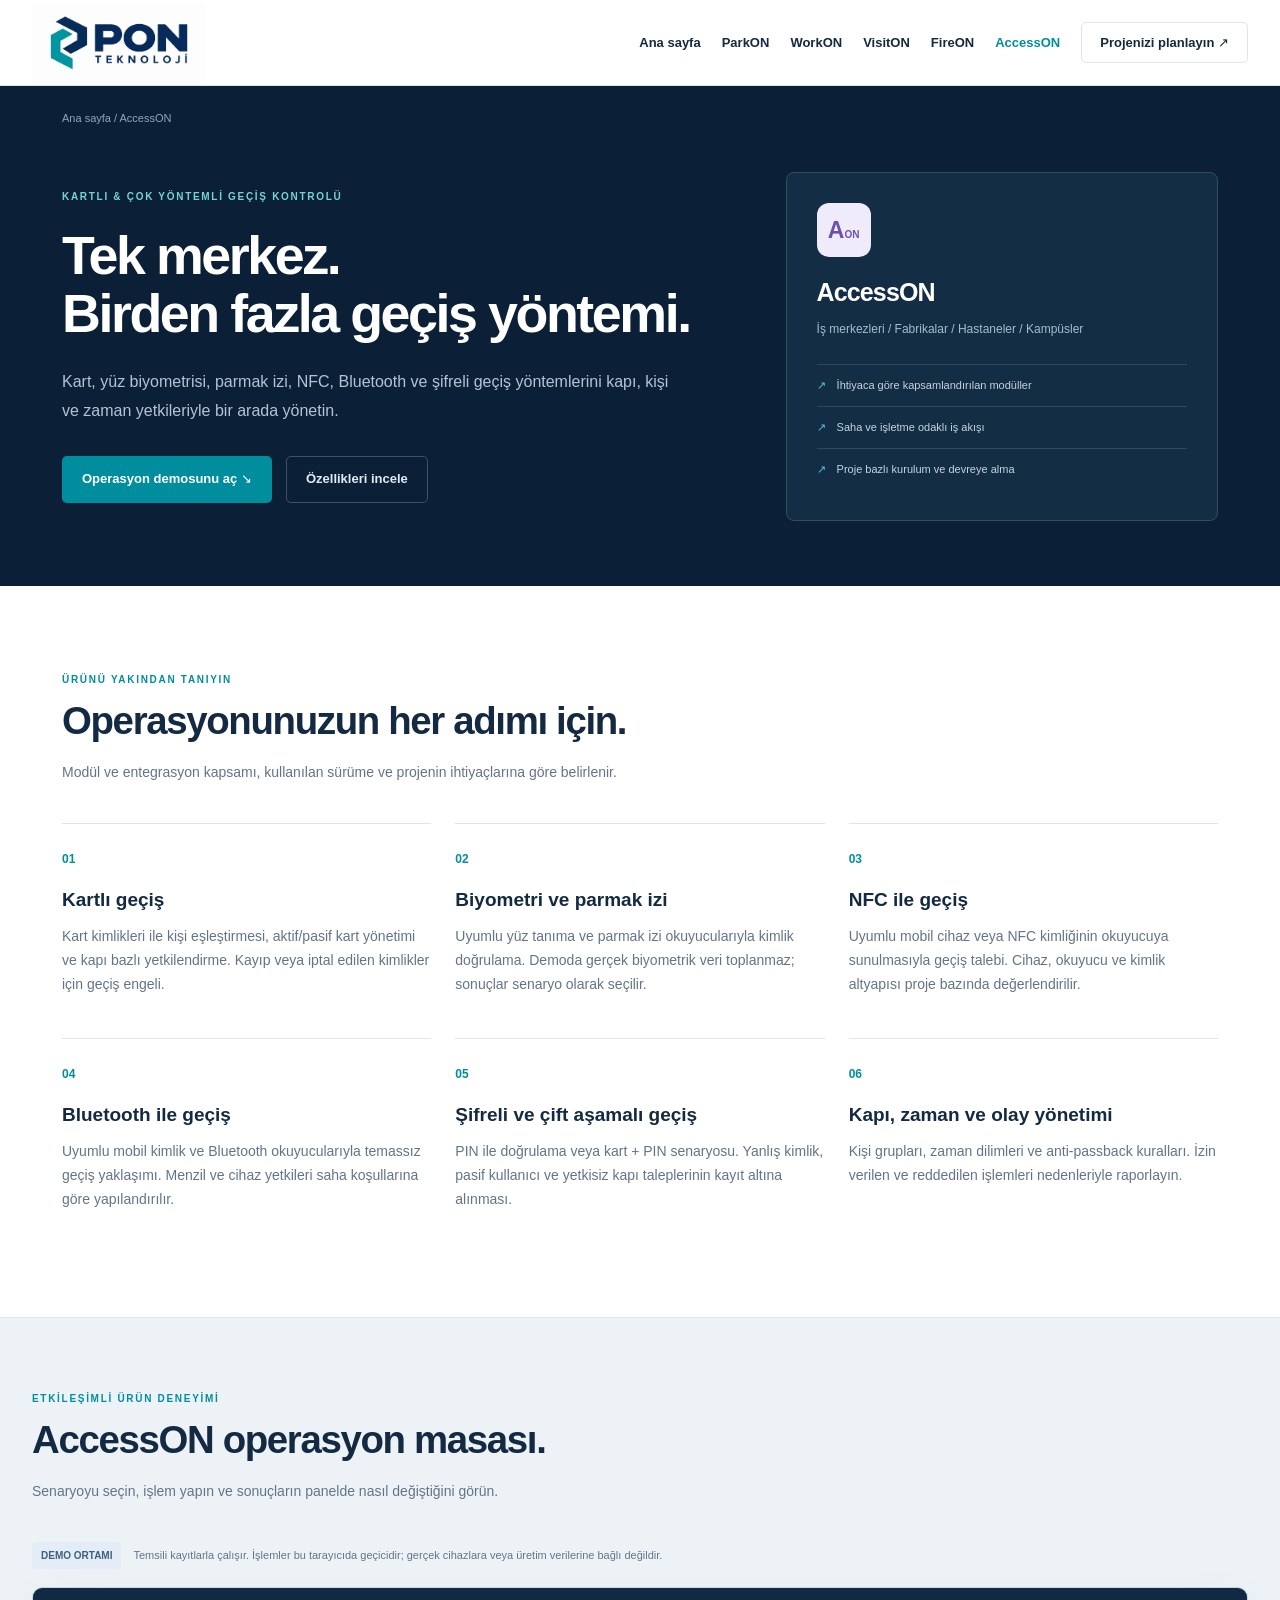
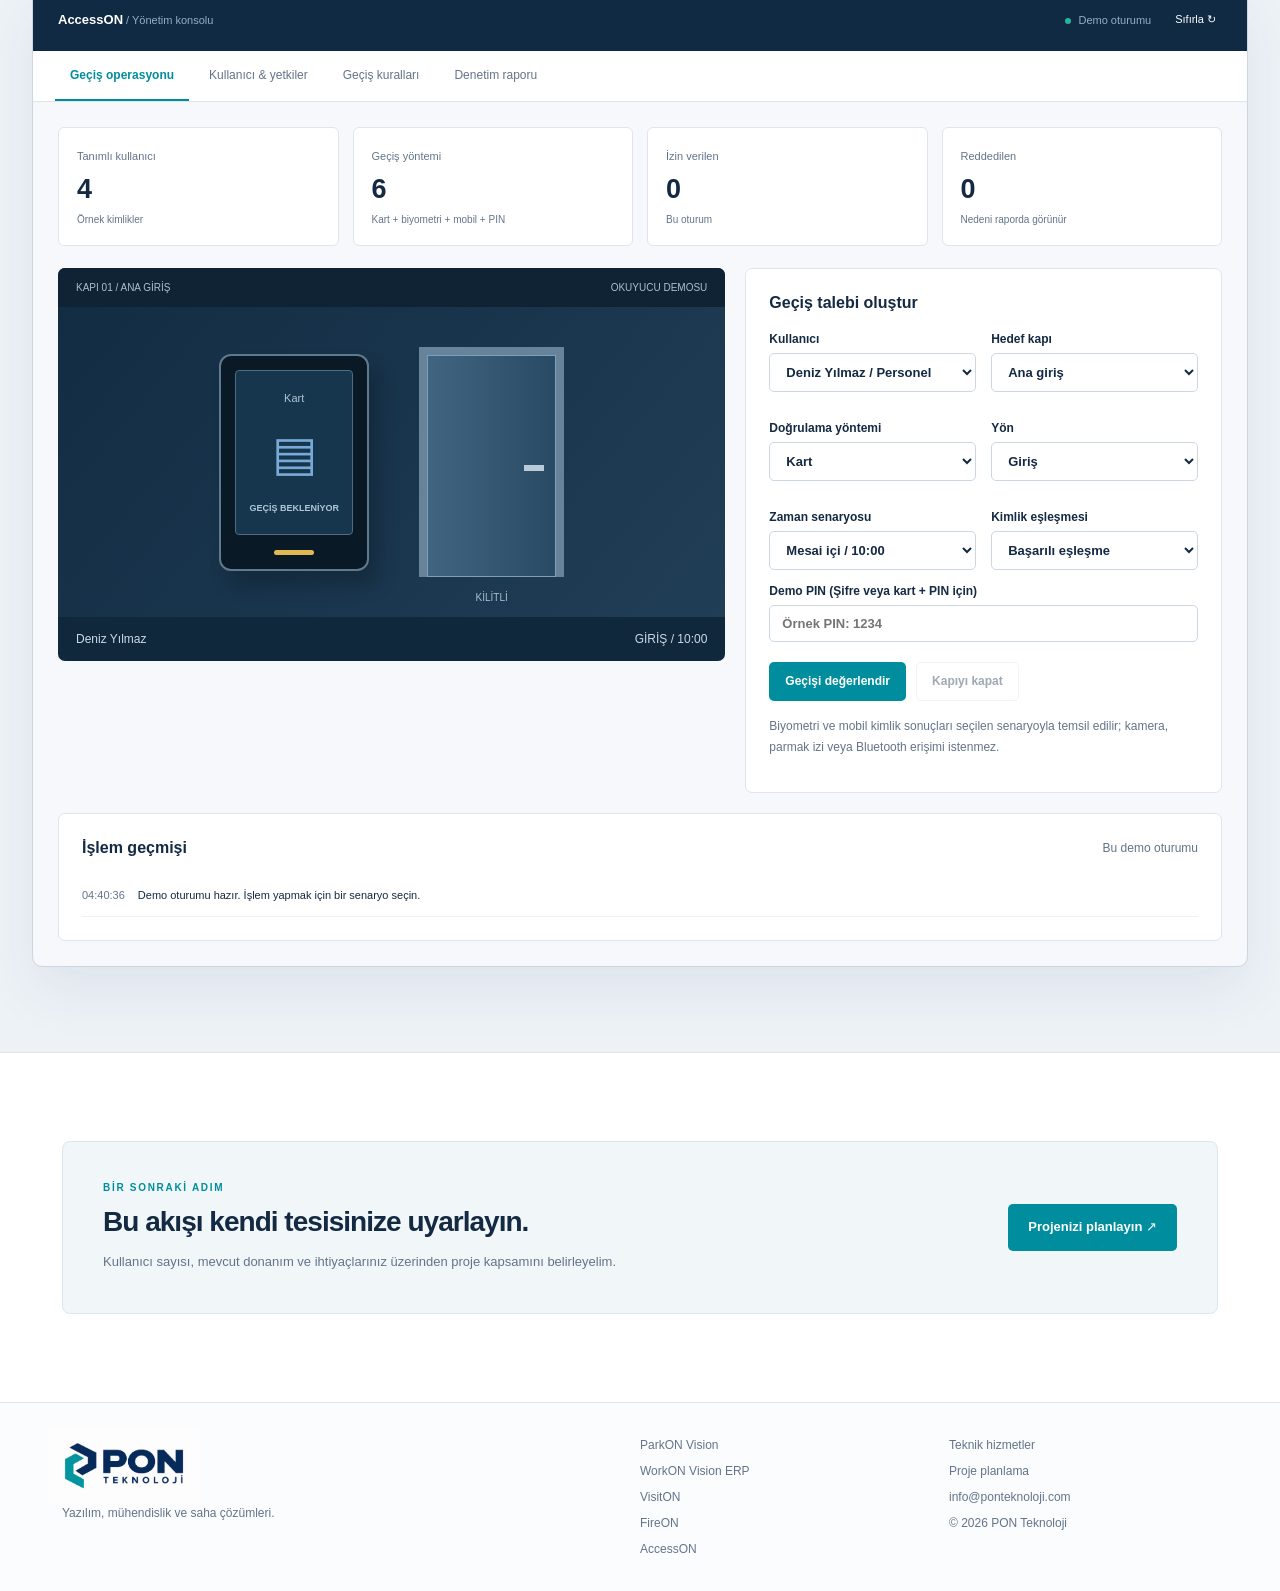
==== commit 4078456d: "Add files via upload" ====
--- a/accesson.html
+++ b/accesson.html
@@ -1 +1 @@
-<!doctype html><html lang="tr"><head><meta charset="utf-8"><meta name="viewport" content="width=device-width,initial-scale=1"><title>AccessON | PON Teknoloji</title><meta name="description" content="Kart, yüz biyometrisi, parmak izi, NFC, Bluetooth ve şifreli geçiş yöntemlerini kapı, kişi ve zaman yetkileriyle bir arada yönetin."><meta name="theme-color" content="#0b2037"><link rel="icon" href="assets/pon-teknoloji-logo.png"><link rel="stylesheet" href="assets/site.css?v=5"><script src="assets/site.js?v=5" defer></script></head><body data-page="accesson"><a class="skip" href="#main">İçeriğe geç</a><header class="site-header"><div class="nav-wrap"><a class="brand" href="index.html" aria-label="PON Teknoloji ana sayfa"><img src="assets/pon-teknoloji-logo.png" alt="PON Teknoloji" width="177" height="88"></a><button class="menu-toggle" aria-expanded="false" aria-controls="site-nav">Menü ☰</button><nav id="site-nav" aria-label="Ana menü"><a  href="index.html">Ana sayfa</a><a  href="parkon.html">ParkON</a><a  href="workon.html">WorkON</a><a  href="visiton.html">VisitON</a><a  href="fireon.html">FireON</a><a aria-current="page" href="accesson.html">AccessON</a><a class="nav-cta" href="index.html#iletisim">Projenizi planlayın ↗</a></nav></div></header><main id="main"><section class="product-hero access"><div class="wrap"><div class="breadcrumb"><a href="index.html">Ana sayfa</a> / AccessON</div><div class="product-hero-grid"><div><span class="eyebrow">KARTLI & ÇOK YÖNTEMLİ GEÇİŞ KONTROLÜ</span><h1>Tek merkez.<br>Birden fazla geçiş yöntemi.</h1><p class="lead">Kart, yüz biyometrisi, parmak izi, NFC, Bluetooth ve şifreli geçiş yöntemlerini kapı, kişi ve zaman yetkileriyle bir arada yönetin.</p><div class="actions"><a class="button primary" href="#demo">Operasyon demosunu aç ↘</a><a class="button ghost" href="#ozellikler">Özellikleri incele</a></div></div><aside class="product-summary"><span class="product-mark">A<small>ON</small></span><h2>AccessON</h2><p>İş merkezleri / Fabrikalar / Hastaneler / Kampüsler</p><div class="summary-line">İhtiyaca göre kapsamlandırılan modüller</div><div class="summary-line">Saha ve işletme odaklı iş akışı</div><div class="summary-line">Proje bazlı kurulum ve devreye alma</div></aside></div></div></section><section class="wrap section" id="ozellikler"><div class="section-title"><span class="eyebrow">ÜRÜNÜ YAKINDAN TANIYIN</span><h2>Operasyonunuzun her adımı için.</h2><p>Modül ve entegrasyon kapsamı, kullanılan sürüme ve projenin ihtiyaçlarına göre belirlenir.</p></div><div class="feature-grid"><article class="feature"><span class="index">01</span><h3>Kartlı geçiş</h3><p>Kart kimlikleri ile kişi eşleştirmesi, aktif/pasif kart yönetimi ve kapı bazlı yetkilendirme. Kayıp veya iptal edilen kimlikler için geçiş engeli.</p></article><article class="feature"><span class="index">02</span><h3>Biyometri ve parmak izi</h3><p>Uyumlu yüz tanıma ve parmak izi okuyucularıyla kimlik doğrulama. Demoda gerçek biyometrik veri toplanmaz; sonuçlar senaryo olarak seçilir.</p></article><article class="feature"><span class="index">03</span><h3>NFC ile geçiş</h3><p>Uyumlu mobil cihaz veya NFC kimliğinin okuyucuya sunulmasıyla geçiş talebi. Cihaz, okuyucu ve kimlik altyapısı proje bazında değerlendirilir.</p></article><article class="feature"><span class="index">04</span><h3>Bluetooth ile geçiş</h3><p>Uyumlu mobil kimlik ve Bluetooth okuyucularıyla temassız geçiş yaklaşımı. Menzil ve cihaz yetkileri saha koşullarına göre yapılandırılır.</p></article><article class="feature"><span class="index">05</span><h3>Şifreli ve çift aşamalı geçiş</h3><p>PIN ile doğrulama veya kart + PIN senaryosu. Yanlış kimlik, pasif kullanıcı ve yetkisiz kapı taleplerinin kayıt altına alınması.</p></article><article class="feature"><span class="index">06</span><h3>Kapı, zaman ve olay yönetimi</h3><p>Kişi grupları, zaman dilimleri ve anti-passback kuralları. İzin verilen ve reddedilen işlemleri nedenleriyle raporlayın.</p></article></div></section><section class="demo-section" id="demo"><div class="wrap"><div class="section-title"><span class="eyebrow">ETKİLEŞİMLİ ÜRÜN DENEYİMİ</span><h2>AccessON operasyon masası.</h2><p>Senaryoyu seçin, işlem yapın ve sonuçların panelde nasıl değiştiğini görün.</p></div><div class="demo-note"><span class="badge">DEMO ORTAMI</span> Temsili kayıtlarla çalışır. İşlemler bu tarayıcıda geçicidir; gerçek cihazlara veya üretim verilerine bağlı değildir.</div><div class="console"><div class="console-header"><div><strong>AccessON</strong><span> / Yönetim konsolu</span></div><div class="console-actions"><span class="dot">Demo oturumu</span><button class="text-button" id="reset-demo">Sıfırla ↻</button></div></div><div id="demo-app"></div></div></div></section><section class="wrap section"><div class="callout"><div><span class="eyebrow">BİR SONRAKİ ADIM</span><h2>Bu akışı kendi tesisinize uyarlayın.</h2><p>Kullanıcı sayısı, mevcut donanım ve ihtiyaçlarınız üzerinden proje kapsamını belirleyelim.</p></div><a class="button primary" href="index.html#iletisim">Projenizi planlayın ↗</a></div></section></main><footer><div class="wrap foot"><div><img src="assets/pon-teknoloji-logo.png" alt="PON Teknoloji" width="150" height="75"><p>Yazılım, mühendislik ve saha çözümleri.</p></div><div><a href="parkon.html">ParkON Vision</a><a href="workon.html">WorkON Vision ERP</a><a href="visiton.html">VisitON</a><a href="fireon.html">FireON</a><a href="accesson.html">AccessON</a></div><div><a href="index.html#hizmetler">Teknik hizmetler</a><a href="index.html#iletisim">Proje planlama</a><a href="mailto:info@ponteknoloji.com">info@ponteknoloji.com</a><span>© 2026 PON Teknoloji</span></div></div></footer><div id="toast" role="status" class="toast" hidden></div></body></html>+<!doctype html><html lang="tr"><head><meta charset="utf-8"><meta name="viewport" content="width=device-width,initial-scale=1"><title>AccessON | PON Teknoloji</title><meta name="description" content="Kart, yüz biyometrisi, parmak izi, NFC, Bluetooth ve şifreli geçiş yöntemlerini kapı, kişi ve zaman yetkileriyle bir arada yönetin."><meta name="theme-color" content="#0b2037"><link rel="icon" href="assets/pon-teknoloji-logo.png"><link rel="stylesheet" href="assets/site.css?v=7"><script src="assets/site.js?v=7" defer></script></head><body data-page="accesson"><a class="skip" href="#main">İçeriğe geç</a><header class="site-header"><div class="nav-wrap"><a class="brand" href="index.html?v=7" aria-label="PON Teknoloji ana sayfa"><img src="assets/pon-teknoloji-logo.png" alt="PON Teknoloji" width="177" height="88"></a><button class="menu-toggle" aria-expanded="false" aria-controls="site-nav">Menü ☰</button><nav id="site-nav" aria-label="Ana menü"><a  href="index.html?v=7">Ana sayfa</a><a  href="parkon.html?v=7">ParkON</a><a  href="workon.html?v=7">WorkON</a><a  href="visiton.html?v=7">VisitON</a><a  href="fireon.html?v=7">FireON</a><a aria-current="page" href="accesson.html?v=7">AccessON</a><a class="nav-cta" href="index.html?v=7#iletisim">Projenizi planlayın ↗</a></nav></div></header><main id="main"><section class="product-hero access"><div class="wrap"><div class="breadcrumb"><a href="index.html?v=7">Ana sayfa</a> / AccessON</div><div class="product-hero-grid"><div><span class="eyebrow">KARTLI & ÇOK YÖNTEMLİ GEÇİŞ KONTROLÜ</span><h1>Tek merkez.<br>Birden fazla geçiş yöntemi.</h1><p class="lead">Kart, yüz biyometrisi, parmak izi, NFC, Bluetooth ve şifreli geçiş yöntemlerini kapı, kişi ve zaman yetkileriyle bir arada yönetin.</p><div class="actions"><a class="button primary" href="#demo">Operasyon demosunu aç ↘</a><a class="button ghost" href="#ozellikler">Özellikleri incele</a></div></div><aside class="product-summary"><span class="product-mark">A<small>ON</small></span><h2>AccessON</h2><p>İş merkezleri / Fabrikalar / Hastaneler / Kampüsler</p><div class="summary-line">İhtiyaca göre kapsamlandırılan modüller</div><div class="summary-line">Saha ve işletme odaklı iş akışı</div><div class="summary-line">Proje bazlı kurulum ve devreye alma</div></aside></div></div></section><section class="wrap section" id="ozellikler"><div class="section-title"><span class="eyebrow">ÜRÜNÜ YAKINDAN TANIYIN</span><h2>Operasyonunuzun her adımı için.</h2><p>Modül ve entegrasyon kapsamı, kullanılan sürüme ve projenin ihtiyaçlarına göre belirlenir.</p></div><div class="feature-grid"><article class="feature"><span class="index">01</span><h3>Kartlı geçiş</h3><p>Kart kimlikleri ile kişi eşleştirmesi, aktif/pasif kart yönetimi ve kapı bazlı yetkilendirme. Kayıp veya iptal edilen kimlikler için geçiş engeli.</p></article><article class="feature"><span class="index">02</span><h3>Biyometri ve parmak izi</h3><p>Uyumlu yüz tanıma ve parmak izi okuyucularıyla kimlik doğrulama. Demoda gerçek biyometrik veri toplanmaz; sonuçlar senaryo olarak seçilir.</p></article><article class="feature"><span class="index">03</span><h3>NFC ile geçiş</h3><p>Uyumlu mobil cihaz veya NFC kimliğinin okuyucuya sunulmasıyla geçiş talebi. Cihaz, okuyucu ve kimlik altyapısı proje bazında değerlendirilir.</p></article><article class="feature"><span class="index">04</span><h3>Bluetooth ile geçiş</h3><p>Uyumlu mobil kimlik ve Bluetooth okuyucularıyla temassız geçiş yaklaşımı. Menzil ve cihaz yetkileri saha koşullarına göre yapılandırılır.</p></article><article class="feature"><span class="index">05</span><h3>Şifreli ve çift aşamalı geçiş</h3><p>PIN ile doğrulama veya kart + PIN senaryosu. Yanlış kimlik, pasif kullanıcı ve yetkisiz kapı taleplerinin kayıt altına alınması.</p></article><article class="feature"><span class="index">06</span><h3>Kapı, zaman ve olay yönetimi</h3><p>Kişi grupları, zaman dilimleri ve anti-passback kuralları. İzin verilen ve reddedilen işlemleri nedenleriyle raporlayın.</p></article></div></section><section class="demo-section" id="demo"><div class="wrap"><div class="section-title"><span class="eyebrow">ETKİLEŞİMLİ ÜRÜN DENEYİMİ</span><h2>AccessON operasyon masası.</h2><p>Senaryoyu seçin, işlem yapın ve sonuçların panelde nasıl değiştiğini görün.</p></div><div class="demo-note"><span class="badge">DEMO ORTAMI</span> Temsili kayıtlarla çalışır. İşlemler bu tarayıcıda geçicidir; gerçek cihazlara veya üretim verilerine bağlı değildir.</div><div class="console"><div class="console-header"><div><strong>AccessON</strong><span> / Yönetim konsolu</span></div><div class="console-actions"><span class="dot">Demo oturumu</span><button class="text-button" id="reset-demo">Sıfırla ↻</button></div></div><div id="demo-app"></div></div></div></section><section class="wrap section"><div class="callout"><div><span class="eyebrow">BİR SONRAKİ ADIM</span><h2>Bu akışı kendi tesisinize uyarlayın.</h2><p>Kullanıcı sayısı, mevcut donanım ve ihtiyaçlarınız üzerinden proje kapsamını belirleyelim.</p></div><a class="button primary" href="index.html?v=7#iletisim">Projenizi planlayın ↗</a></div></section></main><footer><div class="wrap foot"><div><img src="assets/pon-teknoloji-logo.png" alt="PON Teknoloji" width="150" height="75"><p>Yazılım, mühendislik ve saha çözümleri.</p></div><div><a href="parkon.html?v=7">ParkON Vision</a><a href="workon.html?v=7">WorkON Vision ERP</a><a href="visiton.html?v=7">VisitON</a><a href="fireon.html?v=7">FireON</a><a href="accesson.html?v=7">AccessON</a></div><div><a href="index.html?v=7#hizmetler">Teknik hizmetler</a><a href="index.html?v=7#iletisim">Proje planlama</a><a href="mailto:info@ponteknoloji.com">info@ponteknoloji.com</a><span>© 2026 PON Teknoloji</span></div></div></footer><div id="toast" role="status" class="toast" hidden></div></body></html>
--- a/assets/site.css
+++ b/assets/site.css
@@ -8,3 +8,6 @@
 @media(max-width:700px){.product-grid{grid-template-columns:1fr}.product-card:last-child{grid-column:span 1}.fire-stages{grid-template-columns:repeat(3,minmax(0,1fr))}.access-visual{height:260px;gap:22px}.reader{width:120px;padding:10px}.reader-screen{height:145px}.door-frame{width:110px;height:190px}.identity-symbol{font-size:38px}.site-header nav{gap:20px}}
 
 .contact-email{display:inline-block;font-size:clamp(17px,2.4vw,25px);font-weight:650;color:var(--teal);margin:0 0 15px;overflow-wrap:anywhere}.form-honeypot{display:none!important}#brief-form .small a{text-decoration:underline}
+
+/* Keep the complete navigation accessible at tablet widths. */
+@media(min-width:701px) and (max-width:1050px){.menu-toggle{display:block;background:white;border:1px solid var(--line);border-radius:4px;padding:9px 12px;font-size:12px}.site-header nav{display:none;position:absolute;top:86px;left:0;right:0;background:white;border-bottom:1px solid var(--line);padding:22px 32px;flex-direction:column;align-items:stretch;gap:18px}.site-header nav.open{display:flex}.site-header nav .nav-cta{display:block}}
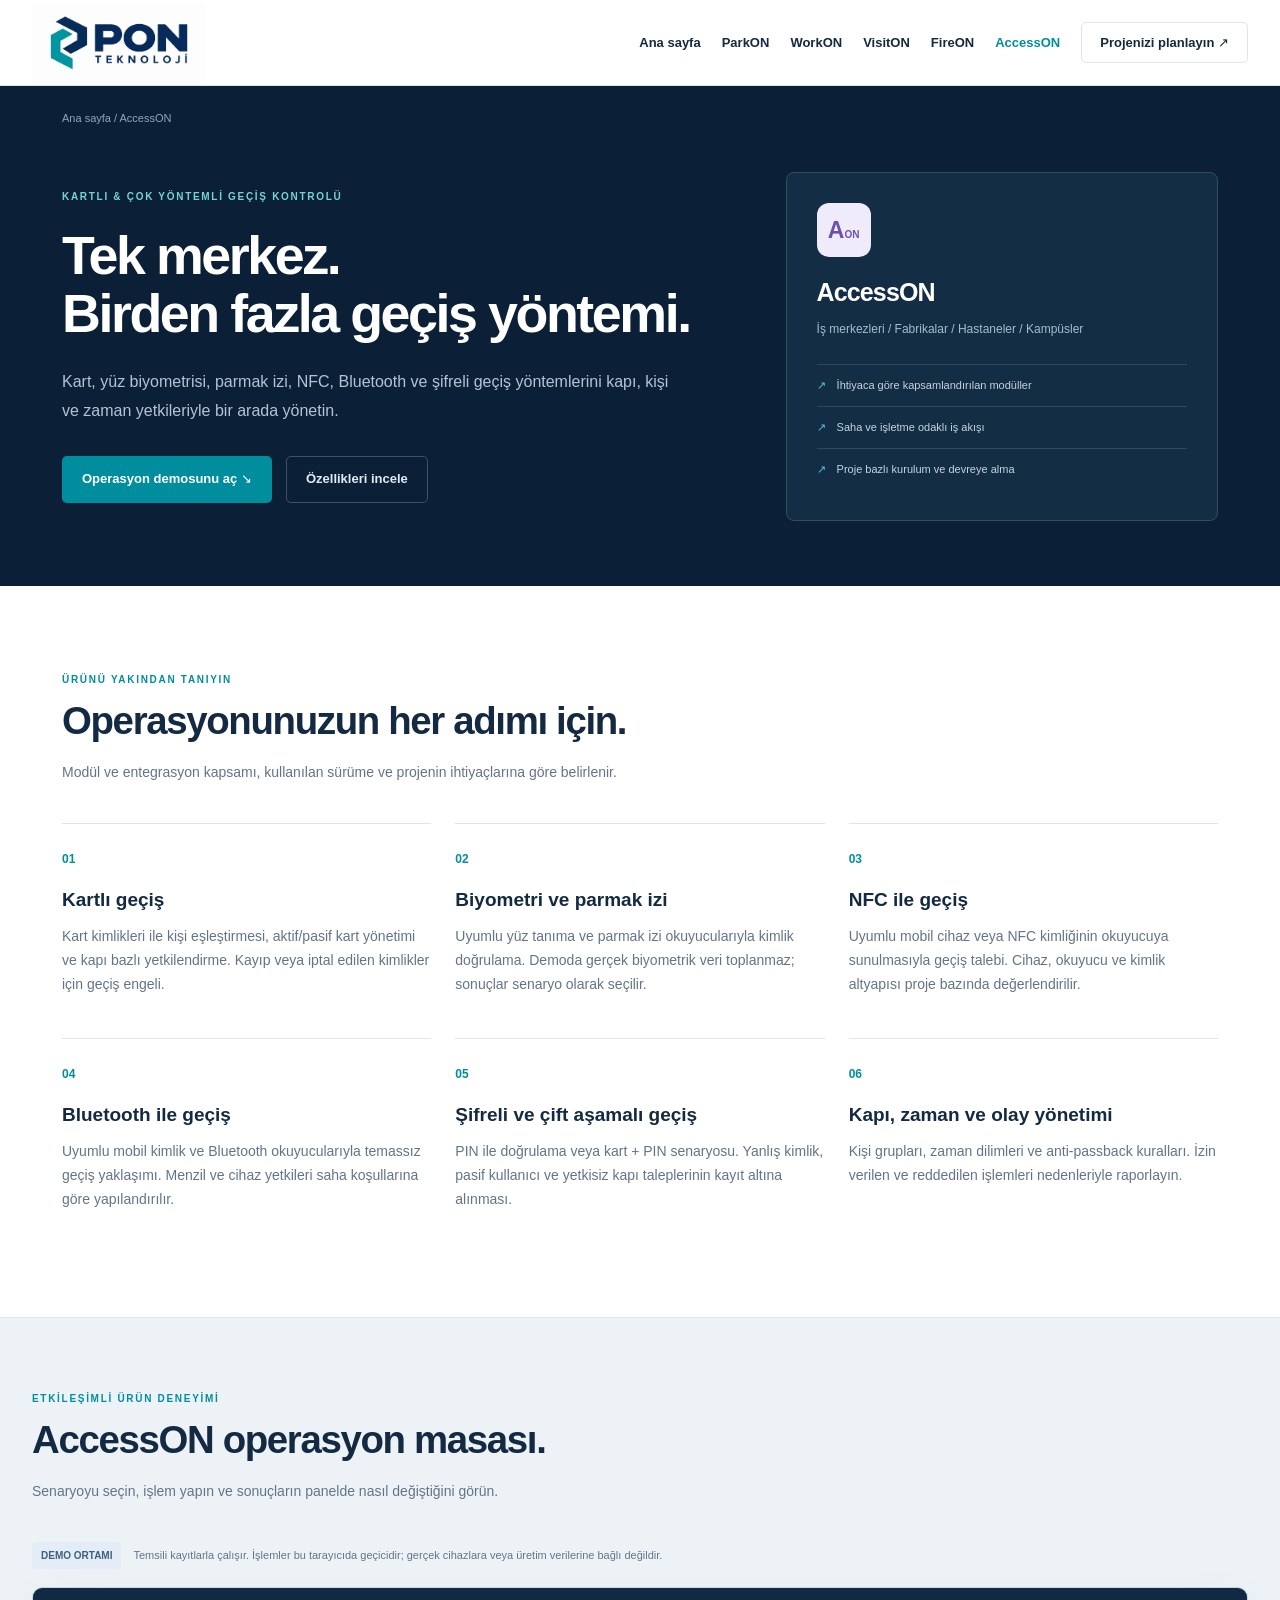
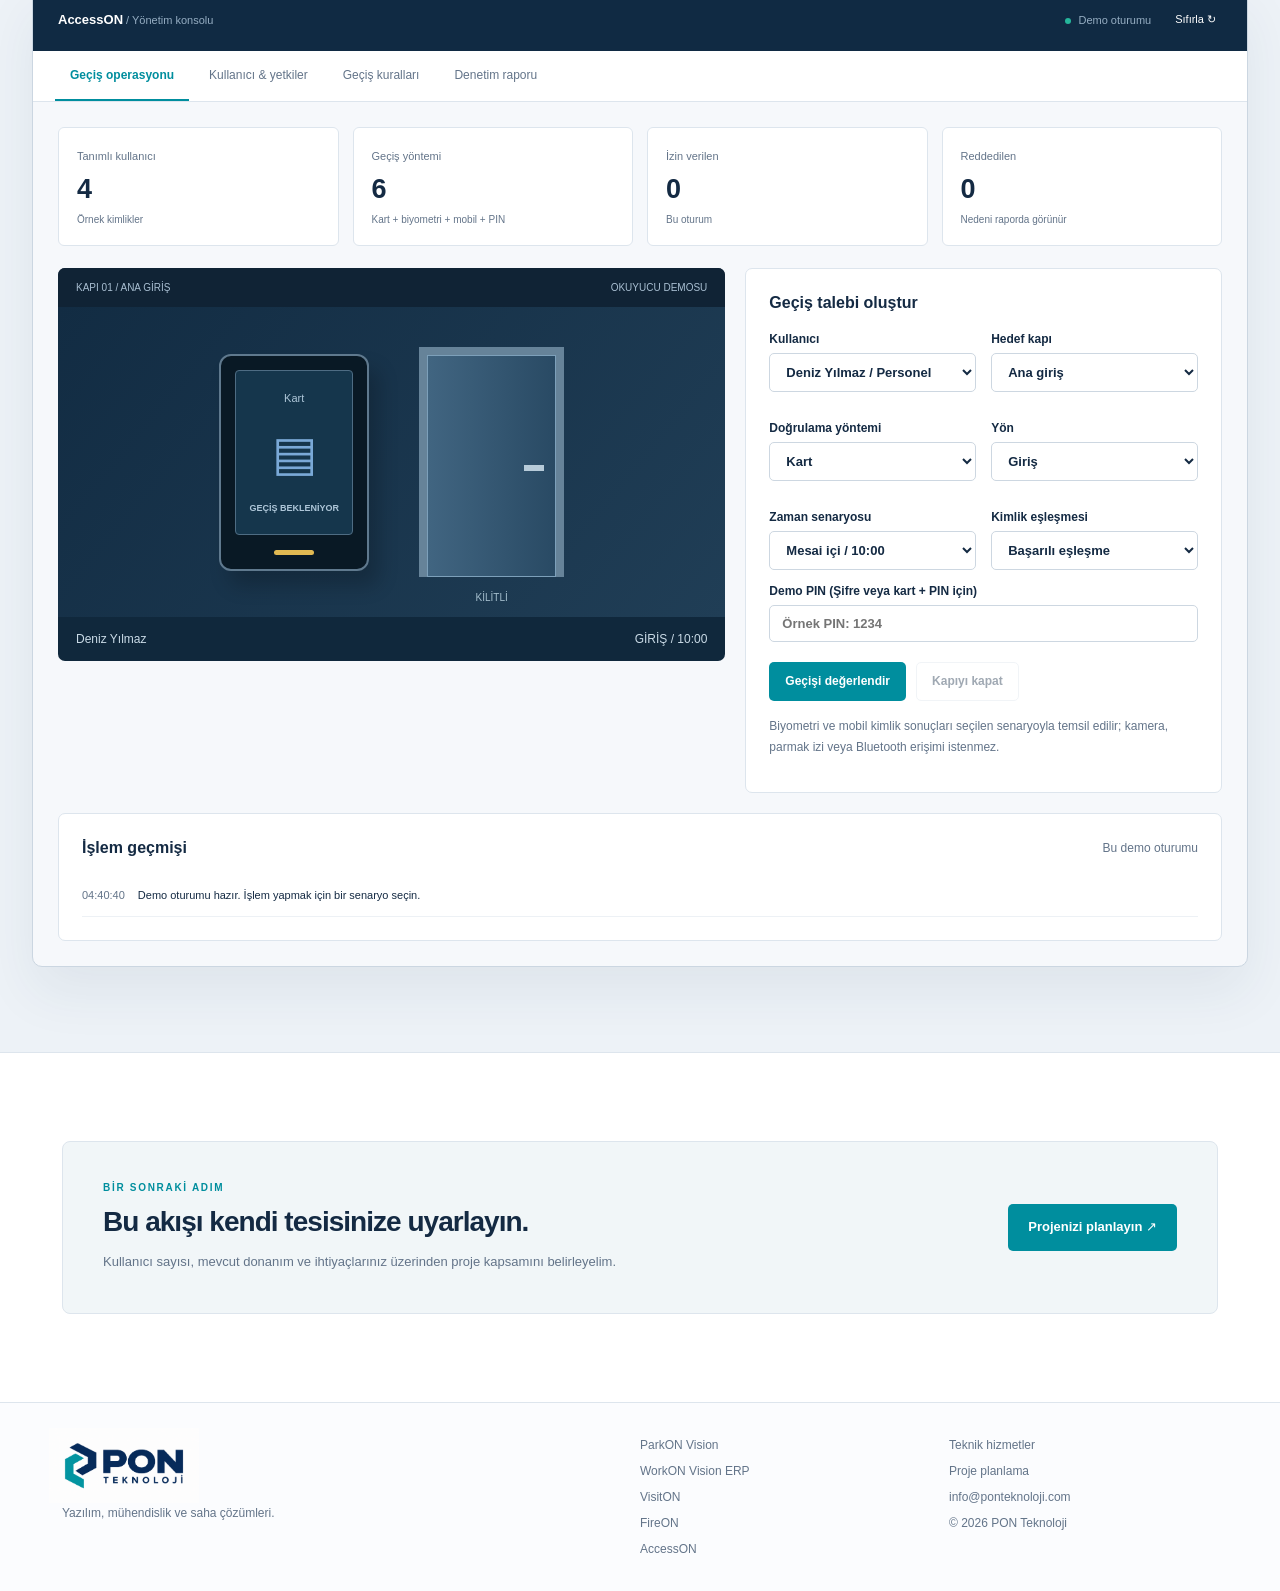
==== commit 1babcfe9: "Add files via upload" ====
--- a/accesson.html
+++ b/accesson.html
@@ -1 +1 @@
-<!doctype html><html lang="tr"><head><meta charset="utf-8"><meta name="viewport" content="width=device-width,initial-scale=1"><title>AccessON | PON Teknoloji</title><meta name="description" content="Kart, yüz biyometrisi, parmak izi, NFC, Bluetooth ve şifreli geçiş yöntemlerini kapı, kişi ve zaman yetkileriyle bir arada yönetin."><meta name="theme-color" content="#0b2037"><link rel="icon" href="assets/pon-teknoloji-logo.png"><link rel="stylesheet" href="assets/site.css?v=7"><script src="assets/site.js?v=7" defer></script></head><body data-page="accesson"><a class="skip" href="#main">İçeriğe geç</a><header class="site-header"><div class="nav-wrap"><a class="brand" href="index.html?v=7" aria-label="PON Teknoloji ana sayfa"><img src="assets/pon-teknoloji-logo.png" alt="PON Teknoloji" width="177" height="88"></a><button class="menu-toggle" aria-expanded="false" aria-controls="site-nav">Menü ☰</button><nav id="site-nav" aria-label="Ana menü"><a  href="index.html?v=7">Ana sayfa</a><a  href="parkon.html?v=7">ParkON</a><a  href="workon.html?v=7">WorkON</a><a  href="visiton.html?v=7">VisitON</a><a  href="fireon.html?v=7">FireON</a><a aria-current="page" href="accesson.html?v=7">AccessON</a><a class="nav-cta" href="index.html?v=7#iletisim">Projenizi planlayın ↗</a></nav></div></header><main id="main"><section class="product-hero access"><div class="wrap"><div class="breadcrumb"><a href="index.html?v=7">Ana sayfa</a> / AccessON</div><div class="product-hero-grid"><div><span class="eyebrow">KARTLI & ÇOK YÖNTEMLİ GEÇİŞ KONTROLÜ</span><h1>Tek merkez.<br>Birden fazla geçiş yöntemi.</h1><p class="lead">Kart, yüz biyometrisi, parmak izi, NFC, Bluetooth ve şifreli geçiş yöntemlerini kapı, kişi ve zaman yetkileriyle bir arada yönetin.</p><div class="actions"><a class="button primary" href="#demo">Operasyon demosunu aç ↘</a><a class="button ghost" href="#ozellikler">Özellikleri incele</a></div></div><aside class="product-summary"><span class="product-mark">A<small>ON</small></span><h2>AccessON</h2><p>İş merkezleri / Fabrikalar / Hastaneler / Kampüsler</p><div class="summary-line">İhtiyaca göre kapsamlandırılan modüller</div><div class="summary-line">Saha ve işletme odaklı iş akışı</div><div class="summary-line">Proje bazlı kurulum ve devreye alma</div></aside></div></div></section><section class="wrap section" id="ozellikler"><div class="section-title"><span class="eyebrow">ÜRÜNÜ YAKINDAN TANIYIN</span><h2>Operasyonunuzun her adımı için.</h2><p>Modül ve entegrasyon kapsamı, kullanılan sürüme ve projenin ihtiyaçlarına göre belirlenir.</p></div><div class="feature-grid"><article class="feature"><span class="index">01</span><h3>Kartlı geçiş</h3><p>Kart kimlikleri ile kişi eşleştirmesi, aktif/pasif kart yönetimi ve kapı bazlı yetkilendirme. Kayıp veya iptal edilen kimlikler için geçiş engeli.</p></article><article class="feature"><span class="index">02</span><h3>Biyometri ve parmak izi</h3><p>Uyumlu yüz tanıma ve parmak izi okuyucularıyla kimlik doğrulama. Demoda gerçek biyometrik veri toplanmaz; sonuçlar senaryo olarak seçilir.</p></article><article class="feature"><span class="index">03</span><h3>NFC ile geçiş</h3><p>Uyumlu mobil cihaz veya NFC kimliğinin okuyucuya sunulmasıyla geçiş talebi. Cihaz, okuyucu ve kimlik altyapısı proje bazında değerlendirilir.</p></article><article class="feature"><span class="index">04</span><h3>Bluetooth ile geçiş</h3><p>Uyumlu mobil kimlik ve Bluetooth okuyucularıyla temassız geçiş yaklaşımı. Menzil ve cihaz yetkileri saha koşullarına göre yapılandırılır.</p></article><article class="feature"><span class="index">05</span><h3>Şifreli ve çift aşamalı geçiş</h3><p>PIN ile doğrulama veya kart + PIN senaryosu. Yanlış kimlik, pasif kullanıcı ve yetkisiz kapı taleplerinin kayıt altına alınması.</p></article><article class="feature"><span class="index">06</span><h3>Kapı, zaman ve olay yönetimi</h3><p>Kişi grupları, zaman dilimleri ve anti-passback kuralları. İzin verilen ve reddedilen işlemleri nedenleriyle raporlayın.</p></article></div></section><section class="demo-section" id="demo"><div class="wrap"><div class="section-title"><span class="eyebrow">ETKİLEŞİMLİ ÜRÜN DENEYİMİ</span><h2>AccessON operasyon masası.</h2><p>Senaryoyu seçin, işlem yapın ve sonuçların panelde nasıl değiştiğini görün.</p></div><div class="demo-note"><span class="badge">DEMO ORTAMI</span> Temsili kayıtlarla çalışır. İşlemler bu tarayıcıda geçicidir; gerçek cihazlara veya üretim verilerine bağlı değildir.</div><div class="console"><div class="console-header"><div><strong>AccessON</strong><span> / Yönetim konsolu</span></div><div class="console-actions"><span class="dot">Demo oturumu</span><button class="text-button" id="reset-demo">Sıfırla ↻</button></div></div><div id="demo-app"></div></div></div></section><section class="wrap section"><div class="callout"><div><span class="eyebrow">BİR SONRAKİ ADIM</span><h2>Bu akışı kendi tesisinize uyarlayın.</h2><p>Kullanıcı sayısı, mevcut donanım ve ihtiyaçlarınız üzerinden proje kapsamını belirleyelim.</p></div><a class="button primary" href="index.html?v=7#iletisim">Projenizi planlayın ↗</a></div></section></main><footer><div class="wrap foot"><div><img src="assets/pon-teknoloji-logo.png" alt="PON Teknoloji" width="150" height="75"><p>Yazılım, mühendislik ve saha çözümleri.</p></div><div><a href="parkon.html?v=7">ParkON Vision</a><a href="workon.html?v=7">WorkON Vision ERP</a><a href="visiton.html?v=7">VisitON</a><a href="fireon.html?v=7">FireON</a><a href="accesson.html?v=7">AccessON</a></div><div><a href="index.html?v=7#hizmetler">Teknik hizmetler</a><a href="index.html?v=7#iletisim">Proje planlama</a><a href="mailto:info@ponteknoloji.com">info@ponteknoloji.com</a><span>© 2026 PON Teknoloji</span></div></div></footer><div id="toast" role="status" class="toast" hidden></div></body></html>+<!doctype html><html lang="tr"><head><meta charset="utf-8"><meta name="viewport" content="width=device-width,initial-scale=1"><title>AccessON | PON Teknoloji</title><meta name="description" content="Kart, yüz biyometrisi, parmak izi, NFC, Bluetooth ve şifreli geçiş yöntemlerini kapı, kişi ve zaman yetkileriyle bir arada yönetin."><meta name="theme-color" content="#0b2037"><link rel="icon" href="assets/pon-teknoloji-logo.png"><link rel="stylesheet" href="assets/site.css?v=8"><script src="assets/site.js?v=8" defer></script></head><body data-page="accesson"><a class="skip" href="#main">İçeriğe geç</a><header class="site-header"><div class="nav-wrap"><a class="brand" href="index.html?v=8" aria-label="PON Teknoloji ana sayfa"><img src="assets/pon-teknoloji-logo.png" alt="PON Teknoloji" width="177" height="88"></a><button class="menu-toggle" aria-expanded="false" aria-controls="site-nav">Menü ☰</button><nav id="site-nav" aria-label="Ana menü"><a  href="index.html?v=8">Ana sayfa</a><a  href="parkon.html?v=8">ParkON</a><a  href="workon.html?v=8">WorkON</a><a  href="visiton.html?v=8">VisitON</a><a  href="fireon.html?v=8">FireON</a><a aria-current="page" href="accesson.html?v=8">AccessON</a><a class="nav-cta" href="index.html?v=8#iletisim">Projenizi planlayın ↗</a></nav></div></header><main id="main"><section class="product-hero access"><div class="wrap"><div class="breadcrumb"><a href="index.html?v=8">Ana sayfa</a> / AccessON</div><div class="product-hero-grid"><div><span class="eyebrow">KARTLI & ÇOK YÖNTEMLİ GEÇİŞ KONTROLÜ</span><h1>Tek merkez.<br>Birden fazla geçiş yöntemi.</h1><p class="lead">Kart, yüz biyometrisi, parmak izi, NFC, Bluetooth ve şifreli geçiş yöntemlerini kapı, kişi ve zaman yetkileriyle bir arada yönetin.</p><div class="actions"><a class="button primary" href="#demo">Operasyon demosunu aç ↘</a><a class="button ghost" href="#ozellikler">Özellikleri incele</a></div></div><aside class="product-summary"><span class="product-mark">A<small>ON</small></span><h2>AccessON</h2><p>İş merkezleri / Fabrikalar / Hastaneler / Kampüsler</p><div class="summary-line">İhtiyaca göre kapsamlandırılan modüller</div><div class="summary-line">Saha ve işletme odaklı iş akışı</div><div class="summary-line">Proje bazlı kurulum ve devreye alma</div></aside></div></div></section><section class="wrap section" id="ozellikler"><div class="section-title"><span class="eyebrow">ÜRÜNÜ YAKINDAN TANIYIN</span><h2>Operasyonunuzun her adımı için.</h2><p>Modül ve entegrasyon kapsamı, kullanılan sürüme ve projenin ihtiyaçlarına göre belirlenir.</p></div><div class="feature-grid"><article class="feature"><span class="index">01</span><h3>Kartlı geçiş</h3><p>Kart kimlikleri ile kişi eşleştirmesi, aktif/pasif kart yönetimi ve kapı bazlı yetkilendirme. Kayıp veya iptal edilen kimlikler için geçiş engeli.</p></article><article class="feature"><span class="index">02</span><h3>Biyometri ve parmak izi</h3><p>Uyumlu yüz tanıma ve parmak izi okuyucularıyla kimlik doğrulama. Demoda gerçek biyometrik veri toplanmaz; sonuçlar senaryo olarak seçilir.</p></article><article class="feature"><span class="index">03</span><h3>NFC ile geçiş</h3><p>Uyumlu mobil cihaz veya NFC kimliğinin okuyucuya sunulmasıyla geçiş talebi. Cihaz, okuyucu ve kimlik altyapısı proje bazında değerlendirilir.</p></article><article class="feature"><span class="index">04</span><h3>Bluetooth ile geçiş</h3><p>Uyumlu mobil kimlik ve Bluetooth okuyucularıyla temassız geçiş yaklaşımı. Menzil ve cihaz yetkileri saha koşullarına göre yapılandırılır.</p></article><article class="feature"><span class="index">05</span><h3>Şifreli ve çift aşamalı geçiş</h3><p>PIN ile doğrulama veya kart + PIN senaryosu. Yanlış kimlik, pasif kullanıcı ve yetkisiz kapı taleplerinin kayıt altına alınması.</p></article><article class="feature"><span class="index">06</span><h3>Kapı, zaman ve olay yönetimi</h3><p>Kişi grupları, zaman dilimleri ve anti-passback kuralları. İzin verilen ve reddedilen işlemleri nedenleriyle raporlayın.</p></article></div></section><section class="demo-section" id="demo"><div class="wrap"><div class="section-title"><span class="eyebrow">ETKİLEŞİMLİ ÜRÜN DENEYİMİ</span><h2>AccessON operasyon masası.</h2><p>Senaryoyu seçin, işlem yapın ve sonuçların panelde nasıl değiştiğini görün.</p></div><div class="demo-note"><span class="badge">DEMO ORTAMI</span> Temsili kayıtlarla çalışır. İşlemler bu tarayıcıda geçicidir; gerçek cihazlara veya üretim verilerine bağlı değildir.</div><div class="console"><div class="console-header"><div><strong>AccessON</strong><span> / Yönetim konsolu</span></div><div class="console-actions"><span class="dot">Demo oturumu</span><button class="text-button" id="reset-demo">Sıfırla ↻</button></div></div><div id="demo-app"></div></div></div></section><section class="wrap section"><div class="callout"><div><span class="eyebrow">BİR SONRAKİ ADIM</span><h2>Bu akışı kendi tesisinize uyarlayın.</h2><p>Kullanıcı sayısı, mevcut donanım ve ihtiyaçlarınız üzerinden proje kapsamını belirleyelim.</p></div><a class="button primary" href="index.html?v=8#iletisim">Projenizi planlayın ↗</a></div></section></main><footer><div class="wrap foot"><div><img src="assets/pon-teknoloji-logo.png" alt="PON Teknoloji" width="150" height="75"><p>Yazılım, mühendislik ve saha çözümleri.</p></div><div><a href="parkon.html?v=8">ParkON Vision</a><a href="workon.html?v=8">WorkON Vision ERP</a><a href="visiton.html?v=8">VisitON</a><a href="fireon.html?v=8">FireON</a><a href="accesson.html?v=8">AccessON</a></div><div><a href="index.html?v=8#hizmetler">Teknik hizmetler</a><a href="index.html?v=8#iletisim">Proje planlama</a><a href="mailto:info@ponteknoloji.com">info@ponteknoloji.com</a><span>© 2026 PON Teknoloji</span></div></div></footer><div id="toast" role="status" class="toast" hidden></div></body></html>
--- a/assets/site.css
+++ b/assets/site.css
@@ -11,3 +11,6 @@
 
 /* Keep the complete navigation accessible at tablet widths. */
 @media(min-width:701px) and (max-width:1050px){.menu-toggle{display:block;background:white;border:1px solid var(--line);border-radius:4px;padding:9px 12px;font-size:12px}.site-header nav{display:none;position:absolute;top:86px;left:0;right:0;background:white;border-bottom:1px solid var(--line);padding:22px 32px;flex-direction:column;align-items:stretch;gap:18px}.site-header nav.open{display:flex}.site-header nav .nav-cta{display:block}}
+
+/* VisitON video */
+.visiton-video-section{scroll-margin-top:110px}.visiton-video-frame{overflow:hidden;border-radius:20px;background:#071a2c;border:1px solid #d9e4e9;box-shadow:0 18px 45px #0b203714}.visiton-video-frame video{display:block;width:100%;height:auto;aspect-ratio:8/5}.visiton-video-meta{display:flex;justify-content:space-between;gap:16px;flex-wrap:wrap;margin:16px 0;color:#476174;font-size:14px}.visiton-video-meta a{font-weight:700}.visiton-transcript{margin:20px 0;padding:18px 22px;border:1px solid #d9e4e9;border-radius:12px}.visiton-transcript summary{cursor:pointer;font-weight:700}.visiton-transcript p{line-height:1.8;margin-top:14px}.visiton-watch{margin-top:18px;align-self:flex-start;font-size:14px}@media(max-width:600px){.visiton-video-frame{border-radius:12px}.visiton-video-section .actions{align-items:stretch}.visiton-video-meta{font-size:13px}}
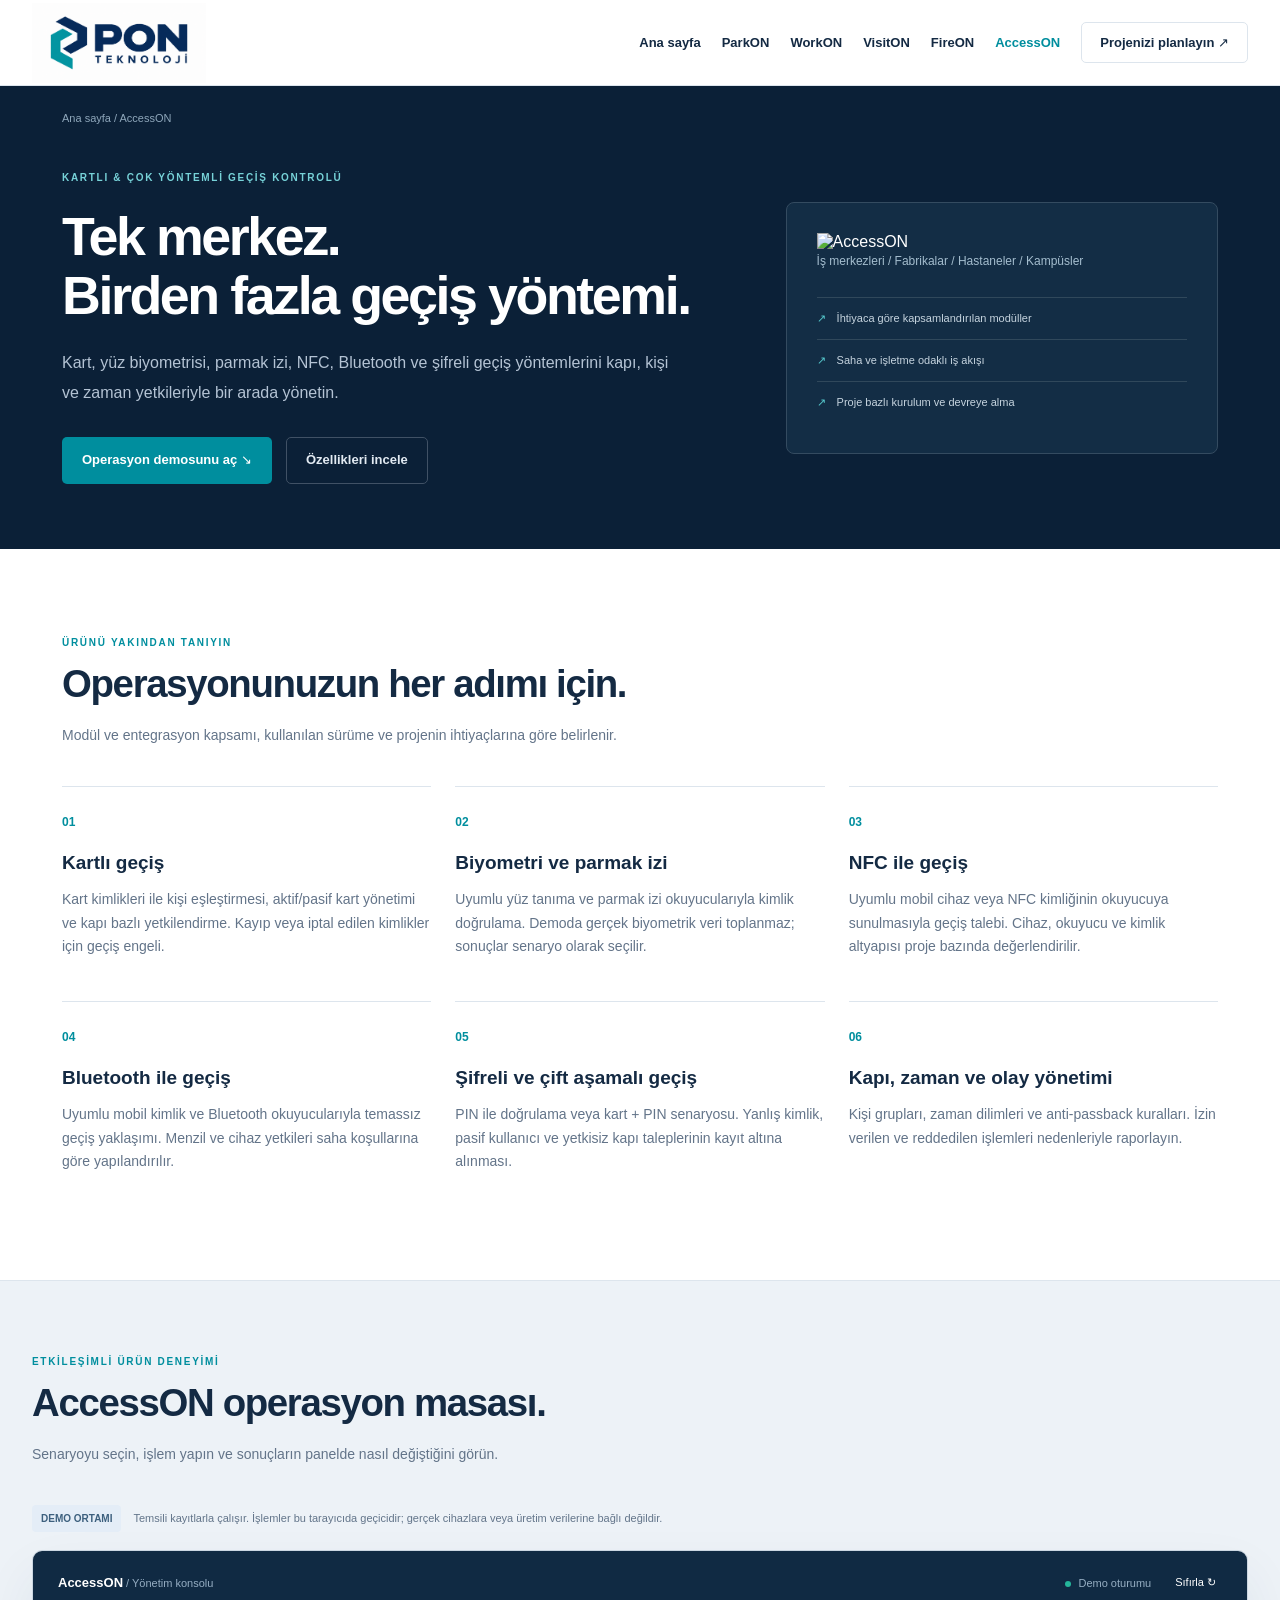
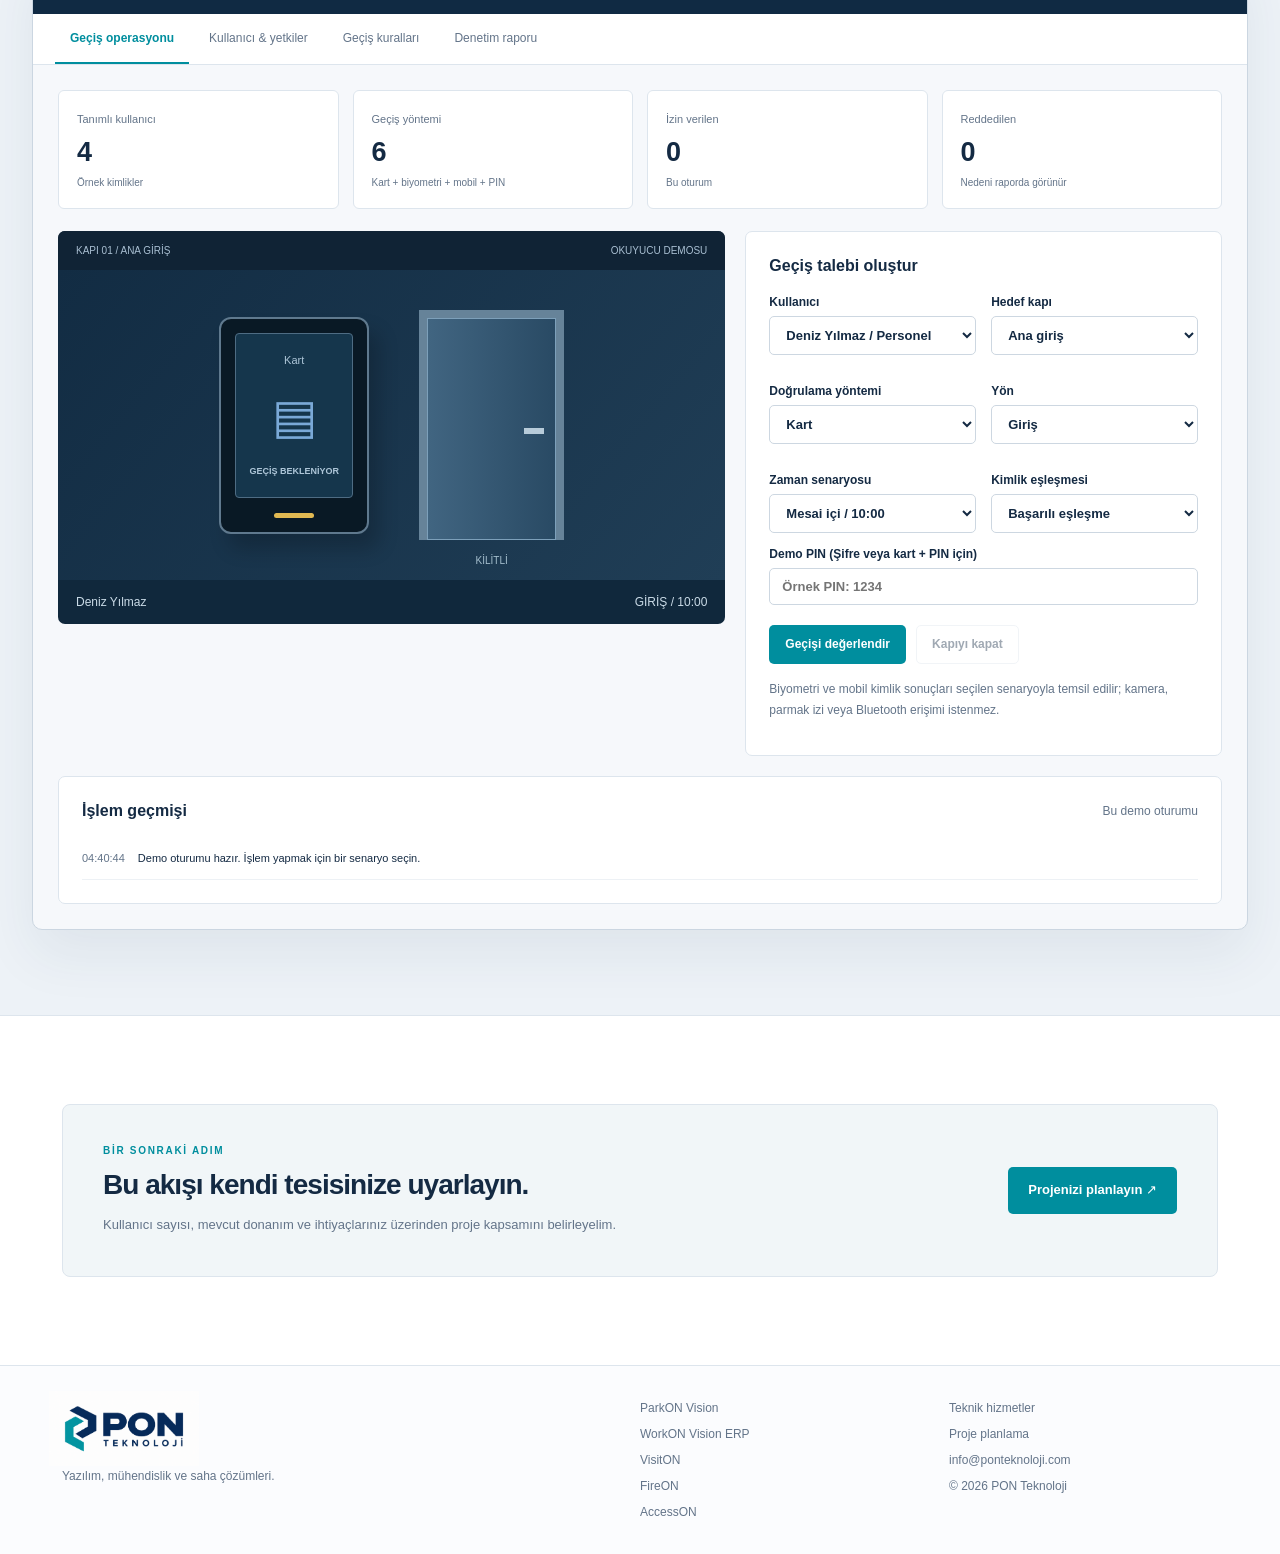
==== commit 01073350: "Add files via upload" ====
--- a/accesson.html
+++ b/accesson.html
@@ -1 +1 @@
-<!doctype html><html lang="tr"><head><meta charset="utf-8"><meta name="viewport" content="width=device-width,initial-scale=1"><title>AccessON | PON Teknoloji</title><meta name="description" content="Kart, yüz biyometrisi, parmak izi, NFC, Bluetooth ve şifreli geçiş yöntemlerini kapı, kişi ve zaman yetkileriyle bir arada yönetin."><meta name="theme-color" content="#0b2037"><link rel="icon" href="assets/pon-teknoloji-logo.png"><link rel="stylesheet" href="assets/site.css?v=8"><script src="assets/site.js?v=8" defer></script></head><body data-page="accesson"><a class="skip" href="#main">İçeriğe geç</a><header class="site-header"><div class="nav-wrap"><a class="brand" href="index.html?v=8" aria-label="PON Teknoloji ana sayfa"><img src="assets/pon-teknoloji-logo.png" alt="PON Teknoloji" width="177" height="88"></a><button class="menu-toggle" aria-expanded="false" aria-controls="site-nav">Menü ☰</button><nav id="site-nav" aria-label="Ana menü"><a  href="index.html?v=8">Ana sayfa</a><a  href="parkon.html?v=8">ParkON</a><a  href="workon.html?v=8">WorkON</a><a  href="visiton.html?v=8">VisitON</a><a  href="fireon.html?v=8">FireON</a><a aria-current="page" href="accesson.html?v=8">AccessON</a><a class="nav-cta" href="index.html?v=8#iletisim">Projenizi planlayın ↗</a></nav></div></header><main id="main"><section class="product-hero access"><div class="wrap"><div class="breadcrumb"><a href="index.html?v=8">Ana sayfa</a> / AccessON</div><div class="product-hero-grid"><div><span class="eyebrow">KARTLI & ÇOK YÖNTEMLİ GEÇİŞ KONTROLÜ</span><h1>Tek merkez.<br>Birden fazla geçiş yöntemi.</h1><p class="lead">Kart, yüz biyometrisi, parmak izi, NFC, Bluetooth ve şifreli geçiş yöntemlerini kapı, kişi ve zaman yetkileriyle bir arada yönetin.</p><div class="actions"><a class="button primary" href="#demo">Operasyon demosunu aç ↘</a><a class="button ghost" href="#ozellikler">Özellikleri incele</a></div></div><aside class="product-summary"><span class="product-mark">A<small>ON</small></span><h2>AccessON</h2><p>İş merkezleri / Fabrikalar / Hastaneler / Kampüsler</p><div class="summary-line">İhtiyaca göre kapsamlandırılan modüller</div><div class="summary-line">Saha ve işletme odaklı iş akışı</div><div class="summary-line">Proje bazlı kurulum ve devreye alma</div></aside></div></div></section><section class="wrap section" id="ozellikler"><div class="section-title"><span class="eyebrow">ÜRÜNÜ YAKINDAN TANIYIN</span><h2>Operasyonunuzun her adımı için.</h2><p>Modül ve entegrasyon kapsamı, kullanılan sürüme ve projenin ihtiyaçlarına göre belirlenir.</p></div><div class="feature-grid"><article class="feature"><span class="index">01</span><h3>Kartlı geçiş</h3><p>Kart kimlikleri ile kişi eşleştirmesi, aktif/pasif kart yönetimi ve kapı bazlı yetkilendirme. Kayıp veya iptal edilen kimlikler için geçiş engeli.</p></article><article class="feature"><span class="index">02</span><h3>Biyometri ve parmak izi</h3><p>Uyumlu yüz tanıma ve parmak izi okuyucularıyla kimlik doğrulama. Demoda gerçek biyometrik veri toplanmaz; sonuçlar senaryo olarak seçilir.</p></article><article class="feature"><span class="index">03</span><h3>NFC ile geçiş</h3><p>Uyumlu mobil cihaz veya NFC kimliğinin okuyucuya sunulmasıyla geçiş talebi. Cihaz, okuyucu ve kimlik altyapısı proje bazında değerlendirilir.</p></article><article class="feature"><span class="index">04</span><h3>Bluetooth ile geçiş</h3><p>Uyumlu mobil kimlik ve Bluetooth okuyucularıyla temassız geçiş yaklaşımı. Menzil ve cihaz yetkileri saha koşullarına göre yapılandırılır.</p></article><article class="feature"><span class="index">05</span><h3>Şifreli ve çift aşamalı geçiş</h3><p>PIN ile doğrulama veya kart + PIN senaryosu. Yanlış kimlik, pasif kullanıcı ve yetkisiz kapı taleplerinin kayıt altına alınması.</p></article><article class="feature"><span class="index">06</span><h3>Kapı, zaman ve olay yönetimi</h3><p>Kişi grupları, zaman dilimleri ve anti-passback kuralları. İzin verilen ve reddedilen işlemleri nedenleriyle raporlayın.</p></article></div></section><section class="demo-section" id="demo"><div class="wrap"><div class="section-title"><span class="eyebrow">ETKİLEŞİMLİ ÜRÜN DENEYİMİ</span><h2>AccessON operasyon masası.</h2><p>Senaryoyu seçin, işlem yapın ve sonuçların panelde nasıl değiştiğini görün.</p></div><div class="demo-note"><span class="badge">DEMO ORTAMI</span> Temsili kayıtlarla çalışır. İşlemler bu tarayıcıda geçicidir; gerçek cihazlara veya üretim verilerine bağlı değildir.</div><div class="console"><div class="console-header"><div><strong>AccessON</strong><span> / Yönetim konsolu</span></div><div class="console-actions"><span class="dot">Demo oturumu</span><button class="text-button" id="reset-demo">Sıfırla ↻</button></div></div><div id="demo-app"></div></div></div></section><section class="wrap section"><div class="callout"><div><span class="eyebrow">BİR SONRAKİ ADIM</span><h2>Bu akışı kendi tesisinize uyarlayın.</h2><p>Kullanıcı sayısı, mevcut donanım ve ihtiyaçlarınız üzerinden proje kapsamını belirleyelim.</p></div><a class="button primary" href="index.html?v=8#iletisim">Projenizi planlayın ↗</a></div></section></main><footer><div class="wrap foot"><div><img src="assets/pon-teknoloji-logo.png" alt="PON Teknoloji" width="150" height="75"><p>Yazılım, mühendislik ve saha çözümleri.</p></div><div><a href="parkon.html?v=8">ParkON Vision</a><a href="workon.html?v=8">WorkON Vision ERP</a><a href="visiton.html?v=8">VisitON</a><a href="fireon.html?v=8">FireON</a><a href="accesson.html?v=8">AccessON</a></div><div><a href="index.html?v=8#hizmetler">Teknik hizmetler</a><a href="index.html?v=8#iletisim">Proje planlama</a><a href="mailto:info@ponteknoloji.com">info@ponteknoloji.com</a><span>© 2026 PON Teknoloji</span></div></div></footer><div id="toast" role="status" class="toast" hidden></div></body></html>+<!doctype html><html lang="tr"><head><meta charset="utf-8"><meta name="viewport" content="width=device-width,initial-scale=1"><title>AccessON | PON Teknoloji</title><meta name="description" content="Kart, yüz biyometrisi, parmak izi, NFC, Bluetooth ve şifreli geçiş yöntemlerini kapı, kişi ve zaman yetkileriyle bir arada yönetin."><meta name="theme-color" content="#0b2037"><link rel="icon" href="assets/pon-teknoloji-logo.png"><link rel="stylesheet" href="assets/site.css?v=9"><script src="assets/site.js?v=9" defer></script><link rel="stylesheet" href="assets/brand.css?v=9"></head><body data-page="accesson"><a class="skip" href="#main">İçeriğe geç</a><header class="site-header"><div class="nav-wrap"><a class="brand" href="index.html?v=9" aria-label="PON Teknoloji ana sayfa"><img src="assets/pon-teknoloji-logo.png" alt="PON Teknoloji" width="177" height="88"></a><button class="menu-toggle" aria-expanded="false" aria-controls="site-nav">Menü ☰</button><nav id="site-nav" aria-label="Ana menü"><a class="nav-link nav-home" href="index.html?v=9">Ana sayfa</a><a class="nav-link nav-product" data-product="parkon" href="parkon.html?v=9"><img src="assets/logos/parkon-icon.svg" alt="" width="24" height="24"><span>ParkON</span></a><a class="nav-link nav-product" data-product="workon" href="workon.html?v=9"><img src="assets/logos/workon-icon.svg" alt="" width="24" height="24"><span>WorkON</span></a><a class="nav-link nav-product" data-product="visiton" href="visiton.html?v=9"><img src="assets/logos/visiton-icon.svg" alt="" width="24" height="24"><span>VisitON</span></a><a class="nav-link nav-product" data-product="fireon" href="fireon.html?v=9"><img src="assets/logos/fireon-icon.svg" alt="" width="24" height="24"><span>FireON</span></a><a class="nav-link nav-product" data-product="accesson" href="accesson.html?v=9" aria-current="page"><img src="assets/logos/accesson-icon.svg" alt="" width="24" height="24"><span>AccessON</span></a><a class="nav-cta" href="index.html?v=9#iletisim">Projenizi planlayın ↗</a></nav></div></header><main id="main"><section class="product-hero access"><div class="wrap"><div class="breadcrumb"><a href="index.html?v=9">Ana sayfa</a> / AccessON</div><div class="product-hero-grid"><div><span class="eyebrow">KARTLI & ÇOK YÖNTEMLİ GEÇİŞ KONTROLÜ</span><h1>Tek merkez.<br>Birden fazla geçiş yöntemi.</h1><p class="lead">Kart, yüz biyometrisi, parmak izi, NFC, Bluetooth ve şifreli geçiş yöntemlerini kapı, kişi ve zaman yetkileriyle bir arada yönetin.</p><div class="actions"><a class="button primary" href="#demo">Operasyon demosunu aç ↘</a><a class="button ghost" href="#ozellikler">Özellikleri incele</a></div></div><aside class="product-summary"><img class="product-logo" src="assets/logos/accesson-white.svg" alt="AccessON" width="340" height="80"><p>İş merkezleri / Fabrikalar / Hastaneler / Kampüsler</p><div class="summary-line">İhtiyaca göre kapsamlandırılan modüller</div><div class="summary-line">Saha ve işletme odaklı iş akışı</div><div class="summary-line">Proje bazlı kurulum ve devreye alma</div></aside></div></div></section><section class="wrap section" id="ozellikler"><div class="section-title"><span class="eyebrow">ÜRÜNÜ YAKINDAN TANIYIN</span><h2>Operasyonunuzun her adımı için.</h2><p>Modül ve entegrasyon kapsamı, kullanılan sürüme ve projenin ihtiyaçlarına göre belirlenir.</p></div><div class="feature-grid"><article class="feature"><span class="index">01</span><h3>Kartlı geçiş</h3><p>Kart kimlikleri ile kişi eşleştirmesi, aktif/pasif kart yönetimi ve kapı bazlı yetkilendirme. Kayıp veya iptal edilen kimlikler için geçiş engeli.</p></article><article class="feature"><span class="index">02</span><h3>Biyometri ve parmak izi</h3><p>Uyumlu yüz tanıma ve parmak izi okuyucularıyla kimlik doğrulama. Demoda gerçek biyometrik veri toplanmaz; sonuçlar senaryo olarak seçilir.</p></article><article class="feature"><span class="index">03</span><h3>NFC ile geçiş</h3><p>Uyumlu mobil cihaz veya NFC kimliğinin okuyucuya sunulmasıyla geçiş talebi. Cihaz, okuyucu ve kimlik altyapısı proje bazında değerlendirilir.</p></article><article class="feature"><span class="index">04</span><h3>Bluetooth ile geçiş</h3><p>Uyumlu mobil kimlik ve Bluetooth okuyucularıyla temassız geçiş yaklaşımı. Menzil ve cihaz yetkileri saha koşullarına göre yapılandırılır.</p></article><article class="feature"><span class="index">05</span><h3>Şifreli ve çift aşamalı geçiş</h3><p>PIN ile doğrulama veya kart + PIN senaryosu. Yanlış kimlik, pasif kullanıcı ve yetkisiz kapı taleplerinin kayıt altına alınması.</p></article><article class="feature"><span class="index">06</span><h3>Kapı, zaman ve olay yönetimi</h3><p>Kişi grupları, zaman dilimleri ve anti-passback kuralları. İzin verilen ve reddedilen işlemleri nedenleriyle raporlayın.</p></article></div></section><section class="demo-section" id="demo"><div class="wrap"><div class="section-title"><span class="eyebrow">ETKİLEŞİMLİ ÜRÜN DENEYİMİ</span><h2>AccessON operasyon masası.</h2><p>Senaryoyu seçin, işlem yapın ve sonuçların panelde nasıl değiştiğini görün.</p></div><div class="demo-note"><span class="badge">DEMO ORTAMI</span> Temsili kayıtlarla çalışır. İşlemler bu tarayıcıda geçicidir; gerçek cihazlara veya üretim verilerine bağlı değildir.</div><div class="console"><div class="console-header"><div><strong>AccessON</strong><span> / Yönetim konsolu</span></div><div class="console-actions"><span class="dot">Demo oturumu</span><button class="text-button" id="reset-demo">Sıfırla ↻</button></div></div><div id="demo-app"></div></div></div></section><section class="wrap section"><div class="callout"><div><span class="eyebrow">BİR SONRAKİ ADIM</span><h2>Bu akışı kendi tesisinize uyarlayın.</h2><p>Kullanıcı sayısı, mevcut donanım ve ihtiyaçlarınız üzerinden proje kapsamını belirleyelim.</p></div><a class="button primary" href="index.html?v=9#iletisim">Projenizi planlayın ↗</a></div></section></main><footer><div class="wrap foot"><div><img src="assets/pon-teknoloji-logo.png" alt="PON Teknoloji" width="150" height="75"><p>Yazılım, mühendislik ve saha çözümleri.</p></div><div><a href="parkon.html?v=9">ParkON Vision</a><a href="workon.html?v=9">WorkON Vision ERP</a><a href="visiton.html?v=9">VisitON</a><a href="fireon.html?v=9">FireON</a><a href="accesson.html?v=9">AccessON</a></div><div><a href="index.html?v=9#hizmetler">Teknik hizmetler</a><a href="index.html?v=9#iletisim">Proje planlama</a><a href="mailto:info@ponteknoloji.com">info@ponteknoloji.com</a><span>© 2026 PON Teknoloji</span></div></div></footer><div id="toast" role="status" class="toast" hidden></div></body></html>
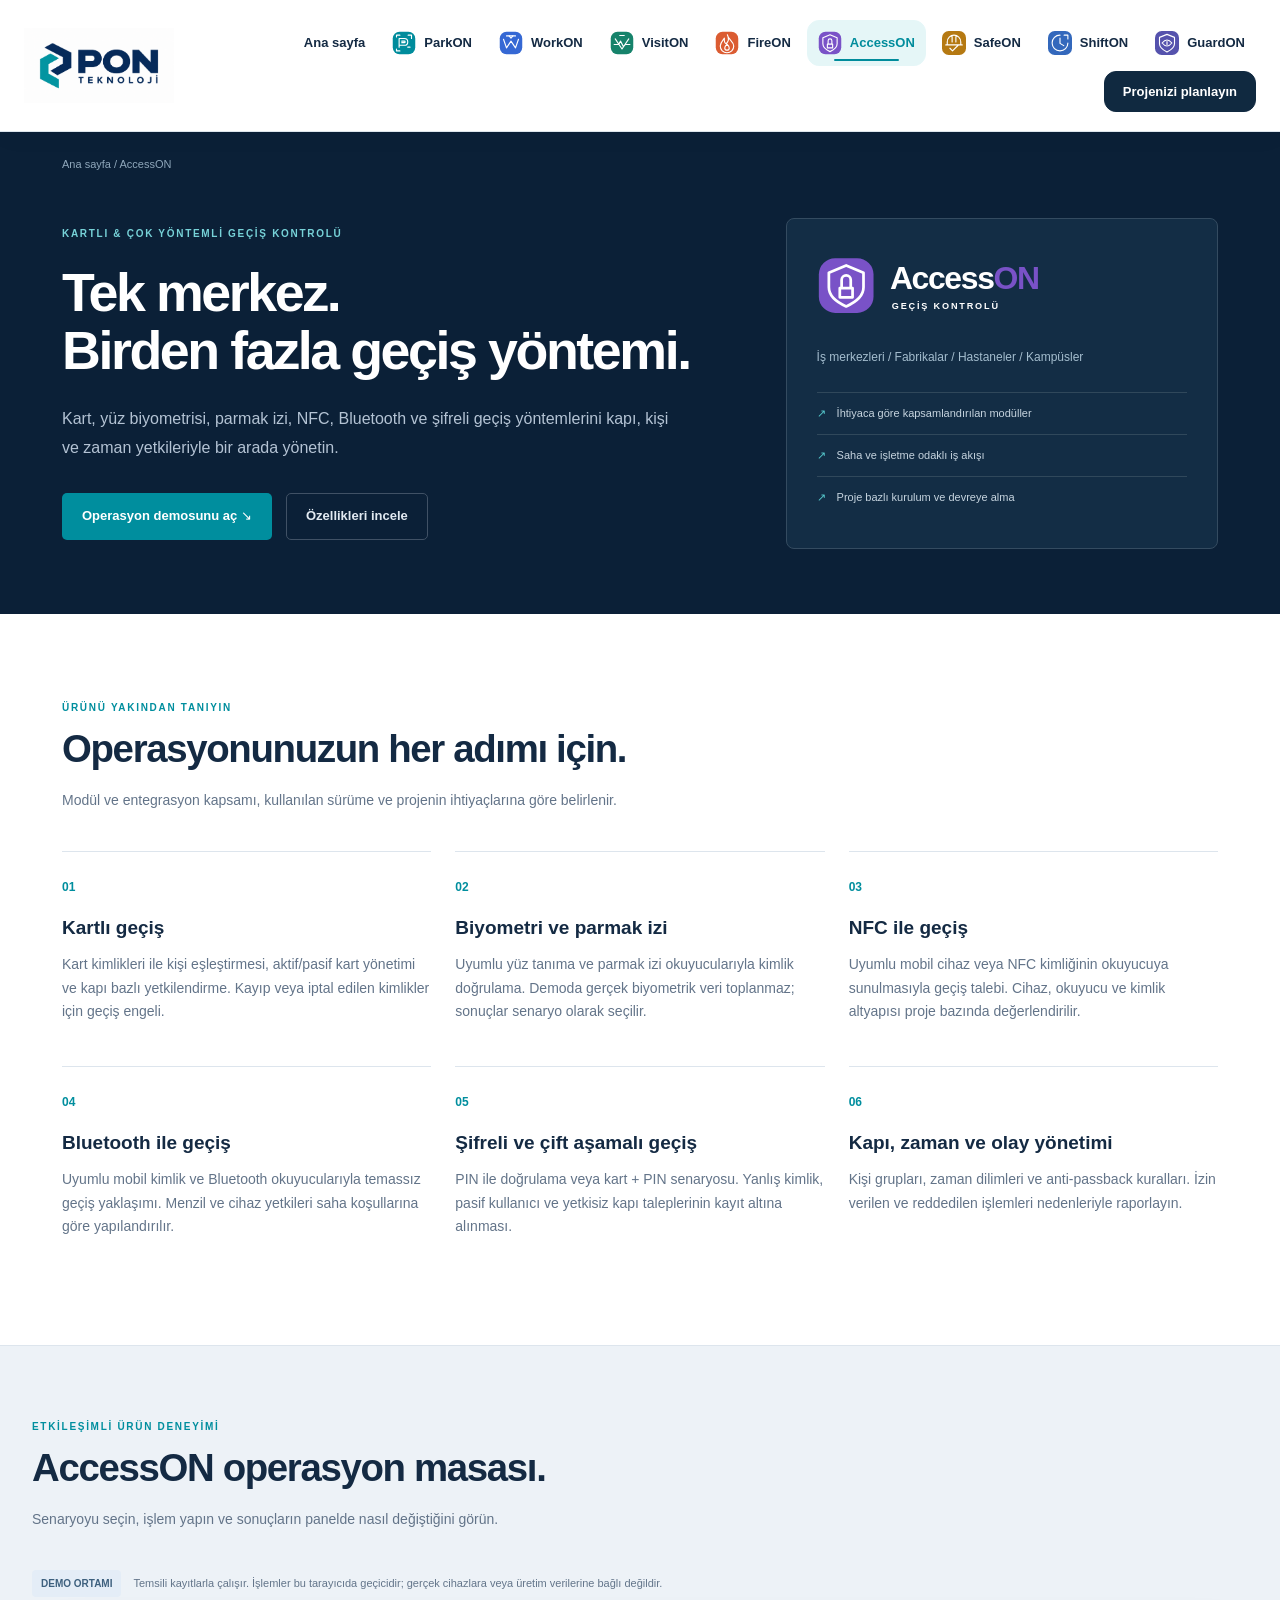
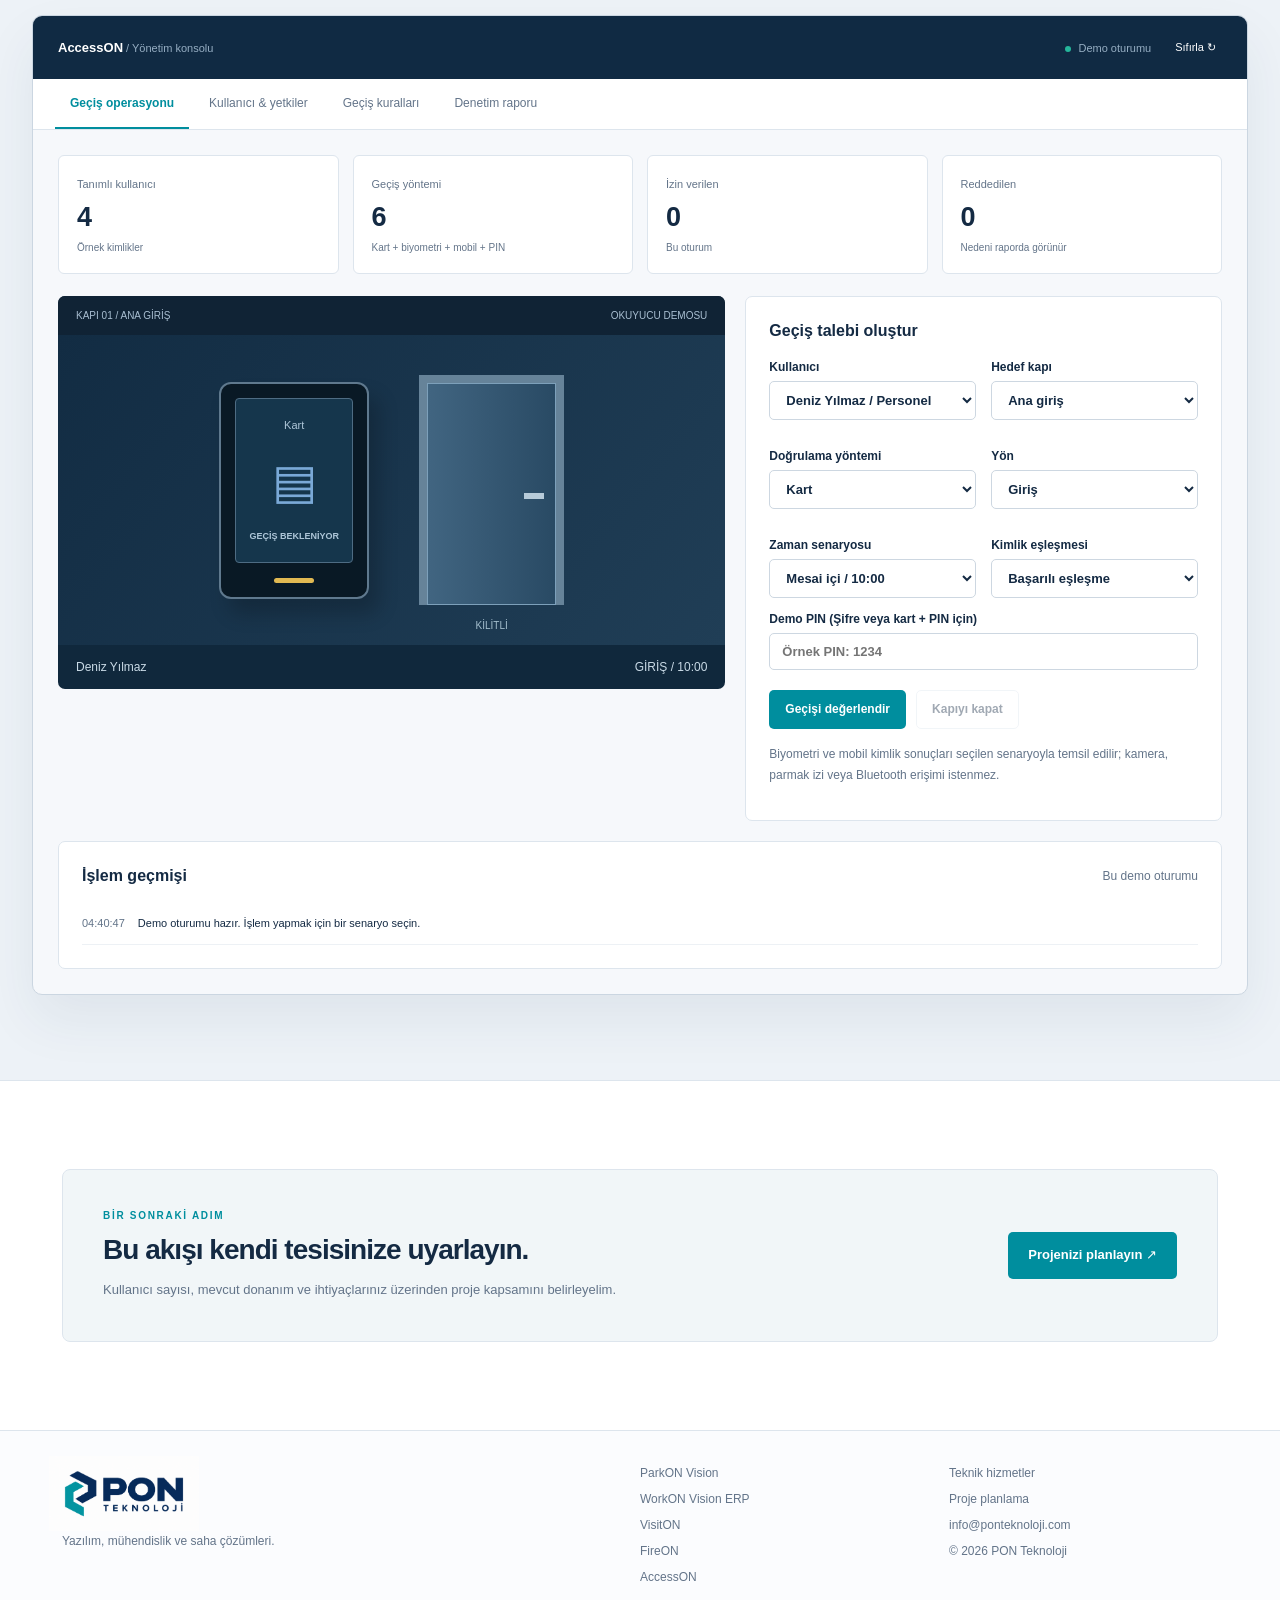
==== commit daed5a5c: "Add files via upload" ====
--- a/accesson.html
+++ b/accesson.html
@@ -1 +1 @@
-<!doctype html><html lang="tr"><head><meta charset="utf-8"><meta name="viewport" content="width=device-width,initial-scale=1"><title>AccessON | PON Teknoloji</title><meta name="description" content="Kart, yüz biyometrisi, parmak izi, NFC, Bluetooth ve şifreli geçiş yöntemlerini kapı, kişi ve zaman yetkileriyle bir arada yönetin."><meta name="theme-color" content="#0b2037"><link rel="icon" href="assets/pon-teknoloji-logo.png"><link rel="stylesheet" href="assets/site.css?v=9"><script src="assets/site.js?v=9" defer></script><link rel="stylesheet" href="assets/brand.css?v=9"></head><body data-page="accesson"><a class="skip" href="#main">İçeriğe geç</a><header class="site-header"><div class="nav-wrap"><a class="brand" href="index.html?v=9" aria-label="PON Teknoloji ana sayfa"><img src="assets/pon-teknoloji-logo.png" alt="PON Teknoloji" width="177" height="88"></a><button class="menu-toggle" aria-expanded="false" aria-controls="site-nav">Menü ☰</button><nav id="site-nav" aria-label="Ana menü"><a class="nav-link nav-home" href="index.html?v=9">Ana sayfa</a><a class="nav-link nav-product" data-product="parkon" href="parkon.html?v=9"><img src="assets/logos/parkon-icon.svg" alt="" width="24" height="24"><span>ParkON</span></a><a class="nav-link nav-product" data-product="workon" href="workon.html?v=9"><img src="assets/logos/workon-icon.svg" alt="" width="24" height="24"><span>WorkON</span></a><a class="nav-link nav-product" data-product="visiton" href="visiton.html?v=9"><img src="assets/logos/visiton-icon.svg" alt="" width="24" height="24"><span>VisitON</span></a><a class="nav-link nav-product" data-product="fireon" href="fireon.html?v=9"><img src="assets/logos/fireon-icon.svg" alt="" width="24" height="24"><span>FireON</span></a><a class="nav-link nav-product" data-product="accesson" href="accesson.html?v=9" aria-current="page"><img src="assets/logos/accesson-icon.svg" alt="" width="24" height="24"><span>AccessON</span></a><a class="nav-cta" href="index.html?v=9#iletisim">Projenizi planlayın ↗</a></nav></div></header><main id="main"><section class="product-hero access"><div class="wrap"><div class="breadcrumb"><a href="index.html?v=9">Ana sayfa</a> / AccessON</div><div class="product-hero-grid"><div><span class="eyebrow">KARTLI & ÇOK YÖNTEMLİ GEÇİŞ KONTROLÜ</span><h1>Tek merkez.<br>Birden fazla geçiş yöntemi.</h1><p class="lead">Kart, yüz biyometrisi, parmak izi, NFC, Bluetooth ve şifreli geçiş yöntemlerini kapı, kişi ve zaman yetkileriyle bir arada yönetin.</p><div class="actions"><a class="button primary" href="#demo">Operasyon demosunu aç ↘</a><a class="button ghost" href="#ozellikler">Özellikleri incele</a></div></div><aside class="product-summary"><img class="product-logo" src="assets/logos/accesson-white.svg" alt="AccessON" width="340" height="80"><p>İş merkezleri / Fabrikalar / Hastaneler / Kampüsler</p><div class="summary-line">İhtiyaca göre kapsamlandırılan modüller</div><div class="summary-line">Saha ve işletme odaklı iş akışı</div><div class="summary-line">Proje bazlı kurulum ve devreye alma</div></aside></div></div></section><section class="wrap section" id="ozellikler"><div class="section-title"><span class="eyebrow">ÜRÜNÜ YAKINDAN TANIYIN</span><h2>Operasyonunuzun her adımı için.</h2><p>Modül ve entegrasyon kapsamı, kullanılan sürüme ve projenin ihtiyaçlarına göre belirlenir.</p></div><div class="feature-grid"><article class="feature"><span class="index">01</span><h3>Kartlı geçiş</h3><p>Kart kimlikleri ile kişi eşleştirmesi, aktif/pasif kart yönetimi ve kapı bazlı yetkilendirme. Kayıp veya iptal edilen kimlikler için geçiş engeli.</p></article><article class="feature"><span class="index">02</span><h3>Biyometri ve parmak izi</h3><p>Uyumlu yüz tanıma ve parmak izi okuyucularıyla kimlik doğrulama. Demoda gerçek biyometrik veri toplanmaz; sonuçlar senaryo olarak seçilir.</p></article><article class="feature"><span class="index">03</span><h3>NFC ile geçiş</h3><p>Uyumlu mobil cihaz veya NFC kimliğinin okuyucuya sunulmasıyla geçiş talebi. Cihaz, okuyucu ve kimlik altyapısı proje bazında değerlendirilir.</p></article><article class="feature"><span class="index">04</span><h3>Bluetooth ile geçiş</h3><p>Uyumlu mobil kimlik ve Bluetooth okuyucularıyla temassız geçiş yaklaşımı. Menzil ve cihaz yetkileri saha koşullarına göre yapılandırılır.</p></article><article class="feature"><span class="index">05</span><h3>Şifreli ve çift aşamalı geçiş</h3><p>PIN ile doğrulama veya kart + PIN senaryosu. Yanlış kimlik, pasif kullanıcı ve yetkisiz kapı taleplerinin kayıt altına alınması.</p></article><article class="feature"><span class="index">06</span><h3>Kapı, zaman ve olay yönetimi</h3><p>Kişi grupları, zaman dilimleri ve anti-passback kuralları. İzin verilen ve reddedilen işlemleri nedenleriyle raporlayın.</p></article></div></section><section class="demo-section" id="demo"><div class="wrap"><div class="section-title"><span class="eyebrow">ETKİLEŞİMLİ ÜRÜN DENEYİMİ</span><h2>AccessON operasyon masası.</h2><p>Senaryoyu seçin, işlem yapın ve sonuçların panelde nasıl değiştiğini görün.</p></div><div class="demo-note"><span class="badge">DEMO ORTAMI</span> Temsili kayıtlarla çalışır. İşlemler bu tarayıcıda geçicidir; gerçek cihazlara veya üretim verilerine bağlı değildir.</div><div class="console"><div class="console-header"><div><strong>AccessON</strong><span> / Yönetim konsolu</span></div><div class="console-actions"><span class="dot">Demo oturumu</span><button class="text-button" id="reset-demo">Sıfırla ↻</button></div></div><div id="demo-app"></div></div></div></section><section class="wrap section"><div class="callout"><div><span class="eyebrow">BİR SONRAKİ ADIM</span><h2>Bu akışı kendi tesisinize uyarlayın.</h2><p>Kullanıcı sayısı, mevcut donanım ve ihtiyaçlarınız üzerinden proje kapsamını belirleyelim.</p></div><a class="button primary" href="index.html?v=9#iletisim">Projenizi planlayın ↗</a></div></section></main><footer><div class="wrap foot"><div><img src="assets/pon-teknoloji-logo.png" alt="PON Teknoloji" width="150" height="75"><p>Yazılım, mühendislik ve saha çözümleri.</p></div><div><a href="parkon.html?v=9">ParkON Vision</a><a href="workon.html?v=9">WorkON Vision ERP</a><a href="visiton.html?v=9">VisitON</a><a href="fireon.html?v=9">FireON</a><a href="accesson.html?v=9">AccessON</a></div><div><a href="index.html?v=9#hizmetler">Teknik hizmetler</a><a href="index.html?v=9#iletisim">Proje planlama</a><a href="mailto:info@ponteknoloji.com">info@ponteknoloji.com</a><span>© 2026 PON Teknoloji</span></div></div></footer><div id="toast" role="status" class="toast" hidden></div></body></html>+<!doctype html><html lang="tr"><head><meta charset="utf-8"><meta name="viewport" content="width=device-width,initial-scale=1"><title>AccessON | PON Teknoloji</title><meta name="description" content="Kart, yüz biyometrisi, parmak izi, NFC, Bluetooth ve şifreli geçiş yöntemlerini kapı, kişi ve zaman yetkileriyle bir arada yönetin."><meta name="theme-color" content="#0b2037"><link rel="icon" href="assets/pon-teknoloji-logo.png"><link rel="stylesheet" href="assets/site.css?v=10"><script src="assets/site.js?v=10" defer></script><link rel="stylesheet" href="assets/brand.css?v=10"></head><body data-page="accesson"><a class="skip" href="#main">İçeriğe geç</a><header class="site-header"><div class="nav-wrap"><a class="brand" href="index.html?v=10" aria-label="PON Teknoloji ana sayfa"><img src="assets/pon-teknoloji-logo.png" alt="PON Teknoloji" width="177" height="88"></a><button class="menu-toggle" aria-expanded="false" aria-controls="site-nav">Menü ☰</button><nav id="site-nav" aria-label="Ana menü"><a class="nav-link nav-product" href="index.html?v=10">Ana sayfa</a><a class="nav-link nav-product" href="parkon.html?v=10"><img src="[data-uri]" alt="" width="24" height="24">ParkON</a><a class="nav-link nav-product" href="workon.html?v=10"><img src="[data-uri]" alt="" width="24" height="24">WorkON</a><a class="nav-link nav-product" href="visiton.html?v=10"><img src="[data-uri]" alt="" width="24" height="24">VisitON</a><a class="nav-link nav-product" href="fireon.html?v=10"><img src="[data-uri]" alt="" width="24" height="24">FireON</a><a class="nav-link nav-product" href="accesson.html?v=10" aria-current="page"><img src="[data-uri]" alt="" width="24" height="24">AccessON</a><a class="nav-link nav-product" href="safeon.html?v=10"><img src="[data-uri]" alt="" width="24" height="24">SafeON</a><a class="nav-link nav-product" href="shifton.html?v=10"><img src="[data-uri]" alt="" width="24" height="24">ShiftON</a><a class="nav-link nav-product" href="guardon.html?v=10"><img src="[data-uri]" alt="" width="24" height="24">GuardON</a><a class="nav-cta" href="index.html?v=10#iletisim">Projenizi planlayın</a></nav></div></header><main id="main"><section class="product-hero access"><div class="wrap"><div class="breadcrumb"><a href="index.html?v=10">Ana sayfa</a> / AccessON</div><div class="product-hero-grid"><div><span class="eyebrow">KARTLI & ÇOK YÖNTEMLİ GEÇİŞ KONTROLÜ</span><h1>Tek merkez.<br>Birden fazla geçiş yöntemi.</h1><p class="lead">Kart, yüz biyometrisi, parmak izi, NFC, Bluetooth ve şifreli geçiş yöntemlerini kapı, kişi ve zaman yetkileriyle bir arada yönetin.</p><div class="actions"><a class="button primary" href="#demo">Operasyon demosunu aç ↘</a><a class="button ghost" href="#ozellikler">Özellikleri incele</a></div></div><aside class="product-summary"><img class="product-logo" src="[data-uri]" alt="AccessON" width="340" height="80"><p>İş merkezleri / Fabrikalar / Hastaneler / Kampüsler</p><div class="summary-line">İhtiyaca göre kapsamlandırılan modüller</div><div class="summary-line">Saha ve işletme odaklı iş akışı</div><div class="summary-line">Proje bazlı kurulum ve devreye alma</div></aside></div></div></section><section class="wrap section" id="ozellikler"><div class="section-title"><span class="eyebrow">ÜRÜNÜ YAKINDAN TANIYIN</span><h2>Operasyonunuzun her adımı için.</h2><p>Modül ve entegrasyon kapsamı, kullanılan sürüme ve projenin ihtiyaçlarına göre belirlenir.</p></div><div class="feature-grid"><article class="feature"><span class="index">01</span><h3>Kartlı geçiş</h3><p>Kart kimlikleri ile kişi eşleştirmesi, aktif/pasif kart yönetimi ve kapı bazlı yetkilendirme. Kayıp veya iptal edilen kimlikler için geçiş engeli.</p></article><article class="feature"><span class="index">02</span><h3>Biyometri ve parmak izi</h3><p>Uyumlu yüz tanıma ve parmak izi okuyucularıyla kimlik doğrulama. Demoda gerçek biyometrik veri toplanmaz; sonuçlar senaryo olarak seçilir.</p></article><article class="feature"><span class="index">03</span><h3>NFC ile geçiş</h3><p>Uyumlu mobil cihaz veya NFC kimliğinin okuyucuya sunulmasıyla geçiş talebi. Cihaz, okuyucu ve kimlik altyapısı proje bazında değerlendirilir.</p></article><article class="feature"><span class="index">04</span><h3>Bluetooth ile geçiş</h3><p>Uyumlu mobil kimlik ve Bluetooth okuyucularıyla temassız geçiş yaklaşımı. Menzil ve cihaz yetkileri saha koşullarına göre yapılandırılır.</p></article><article class="feature"><span class="index">05</span><h3>Şifreli ve çift aşamalı geçiş</h3><p>PIN ile doğrulama veya kart + PIN senaryosu. Yanlış kimlik, pasif kullanıcı ve yetkisiz kapı taleplerinin kayıt altına alınması.</p></article><article class="feature"><span class="index">06</span><h3>Kapı, zaman ve olay yönetimi</h3><p>Kişi grupları, zaman dilimleri ve anti-passback kuralları. İzin verilen ve reddedilen işlemleri nedenleriyle raporlayın.</p></article></div></section><section class="demo-section" id="demo"><div class="wrap"><div class="section-title"><span class="eyebrow">ETKİLEŞİMLİ ÜRÜN DENEYİMİ</span><h2>AccessON operasyon masası.</h2><p>Senaryoyu seçin, işlem yapın ve sonuçların panelde nasıl değiştiğini görün.</p></div><div class="demo-note"><span class="badge">DEMO ORTAMI</span> Temsili kayıtlarla çalışır. İşlemler bu tarayıcıda geçicidir; gerçek cihazlara veya üretim verilerine bağlı değildir.</div><div class="console"><div class="console-header"><div><strong>AccessON</strong><span> / Yönetim konsolu</span></div><div class="console-actions"><span class="dot">Demo oturumu</span><button class="text-button" id="reset-demo">Sıfırla ↻</button></div></div><div id="demo-app"></div></div></div></section><section class="wrap section"><div class="callout"><div><span class="eyebrow">BİR SONRAKİ ADIM</span><h2>Bu akışı kendi tesisinize uyarlayın.</h2><p>Kullanıcı sayısı, mevcut donanım ve ihtiyaçlarınız üzerinden proje kapsamını belirleyelim.</p></div><a class="button primary" href="index.html?v=10#iletisim">Projenizi planlayın ↗</a></div></section></main><footer><div class="wrap foot"><div><img src="assets/pon-teknoloji-logo.png" alt="PON Teknoloji" width="150" height="75"><p>Yazılım, mühendislik ve saha çözümleri.</p></div><div><a href="parkon.html?v=10">ParkON Vision</a><a href="workon.html?v=10">WorkON Vision ERP</a><a href="visiton.html?v=10">VisitON</a><a href="fireon.html?v=10">FireON</a><a href="accesson.html?v=10">AccessON</a></div><div><a href="index.html?v=10#hizmetler">Teknik hizmetler</a><a href="index.html?v=10#iletisim">Proje planlama</a><a href="mailto:info@ponteknoloji.com">info@ponteknoloji.com</a><span>© 2026 PON Teknoloji</span></div></div></footer><div id="toast" role="status" class="toast" hidden></div></body></html>
--- a/assets/brand.css
+++ b/assets/brand.css
@@ -0,0 +1,22 @@
+/* PON product identity / v9 */
+.site-header{height:94px;background:rgba(255,255,255,.97);box-shadow:0 5px 25px #10294008}
+.nav-wrap{max-width:1440px;padding:0 24px;gap:18px}.brand{flex-shrink:0;width:150px}.brand img{width:150px}
+.site-header nav{gap:5px}.site-header .nav-link{--accent:#008c9c;--tint:#e5f6f7;position:relative;display:inline-flex;gap:8px;align-items:center;justify-content:center;min-height:46px;padding:11px 12px;border:1px solid transparent;border-radius:12px;white-space:nowrap;isolation:isolate;transition:background .25s ease,color .25s ease,border-color .25s ease,transform .25s ease,box-shadow .25s ease}
+.site-header [data-product="workon"]{--accent:#3568d4;--tint:#edf2ff}.site-header [data-product="visiton"]{--accent:#16836b;--tint:#e7f6ef}.site-header [data-product="fireon"]{--accent:#c44924;--tint:#fff0e9}.site-header [data-product="accesson"]{--accent:#7952c7;--tint:#f2edff}
+.site-header .nav-link:after{content:"";position:absolute;bottom:4px;left:22%;right:22%;height:2px;border-radius:4px;background:var(--accent);transform:scaleX(0);transform-origin:center;transition:transform .28s ease}
+.site-header .nav-link img{width:24px;height:24px;transition:transform .28s cubic-bezier(.2,.8,.2,1)}
+.site-header .nav-link:hover,.site-header .nav-link:focus-visible,.site-header .nav-link[aria-current="page"]{color:var(--accent);background:var(--tint);border-color:var(--tint)}
+.site-header .nav-link:hover{transform:translateY(-2px);box-shadow:0 6px 16px #1029400b}.site-header .nav-link:hover img{transform:rotate(-7deg) scale(1.1)}
+.site-header .nav-link:hover:after,.site-header .nav-link:focus-visible:after,.site-header .nav-link[aria-current="page"]:after{transform:scaleX(1)}
+.site-header .nav-cta{margin-left:6px;border-radius:12px;color:white;background:#102940;border-color:#102940;white-space:nowrap;transition:background .25s,transform .25s}.site-header .nav-cta:hover{color:white;background:#008c9c;transform:translateY(-2px)}
+.product-logo{display:block;width:min(100%,310px);height:auto;margin:0 0 25px}.product-logo-card{display:block;width:min(74%,220px);height:auto}.card-top{gap:12px}.product-summary{min-width:0}
+@view-transition{navigation:auto}
+@keyframes pon-enter{from{opacity:0;transform:translateY(10px)}to{opacity:1;transform:translateY(0)}}
+main{animation:pon-enter .4s ease both}
+@media(max-width:1150px){.menu-toggle{display:block;border:1px solid #dde5ed;border-radius:10px;padding:11px 15px;color:#102940;background:white}.site-header nav{display:none;position:absolute;top:93px;left:0;right:0;background:white;padding:20px 24px;box-shadow:0 20px 24px #10294012;border-bottom:1px solid #dde5ed;max-height:calc(100dvh - 94px);overflow:auto}.site-header nav.open{display:grid;grid-template-columns:repeat(3,minmax(0,1fr));gap:8px;animation:pon-enter .22s ease}.site-header .nav-link{justify-content:flex-start;min-height:52px}.site-header .nav-cta{margin:5px 0 0;grid-column:1/-1;text-align:center}.nav-wrap{justify-content:space-between}}
+@media(max-width:520px){.site-header nav.open{grid-template-columns:repeat(2,minmax(0,1fr));padding:16px}.site-header .nav-home{grid-column:1/-1}.site-header .nav-link{font-size:13px}.site-header{height:80px}.site-header nav{top:79px;max-height:calc(100dvh - 80px)}.brand{height:76px}.product-logo-card{width:72%;}.card-top{align-items:center}}
+@media(prefers-reduced-motion:reduce){@view-transition{navigation:none}main,.site-header nav.open{animation:none}.site-header .nav-link,.site-header .nav-link img,.site-header .nav-link:after,.site-header .nav-cta{transition:none}.site-header .nav-link:hover,.site-header .nav-link:hover img,.site-header .nav-cta:hover{transform:none}}
+
+/* Eight products: two-row desktop header, compact mobile grid */
+@media(min-width:1151px){.site-header{height:132px}.site-header nav{flex-wrap:wrap;justify-content:flex-end;max-width:1010px}.nav-wrap{gap:25px}.site-header .nav-link{padding:9px 10px}}
+#new-demo select,#new-demo input,#new-demo textarea{padding:12px;border:1px solid #cbd5e1;border-radius:8px;margin:8px 0 16px;width:100%}#new-demo label{display:block}#new-demo .actions{margin:16px 0}#new-demo button{margin:4px}#new-demo output{display:block;background:#edf5fa;padding:20px;border-radius:12px;line-height:1.8;margin:18px 0}#new-demo li{padding:9px;border-bottom:1px solid #dde5ed}
